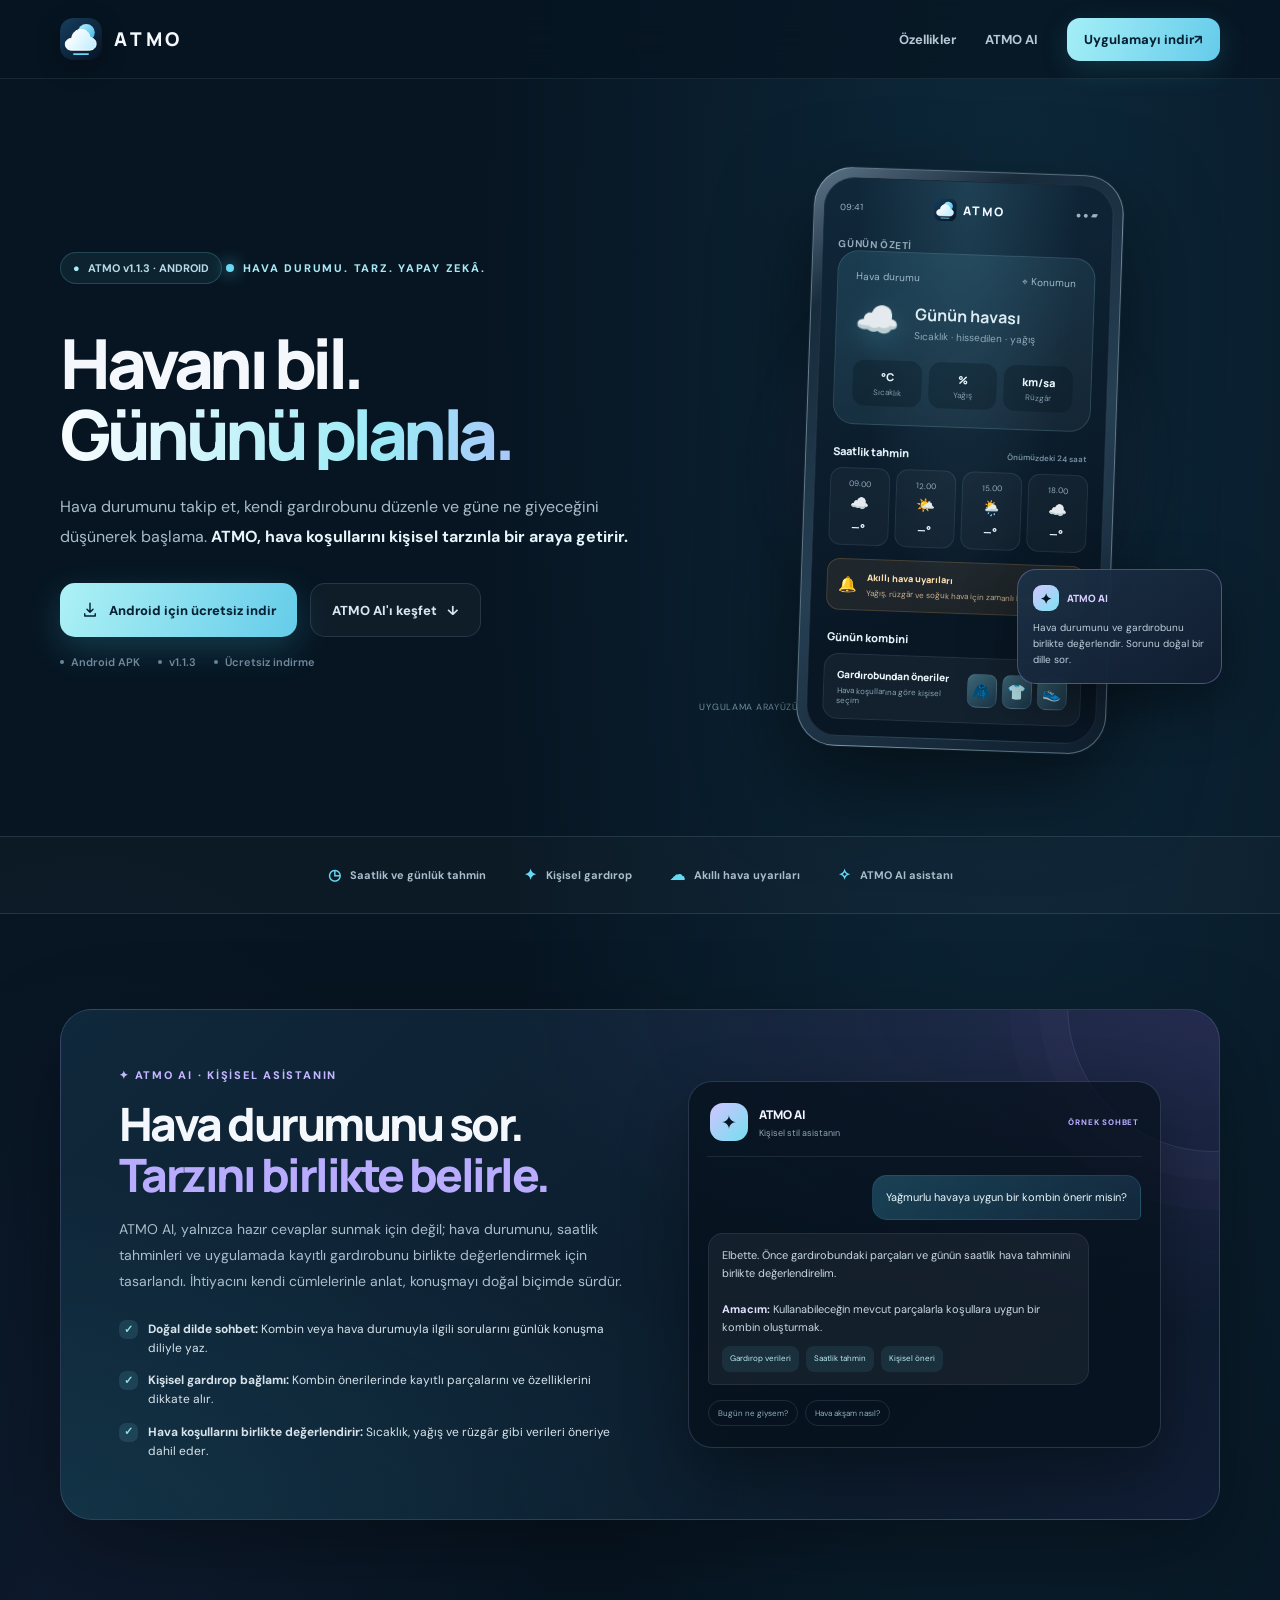
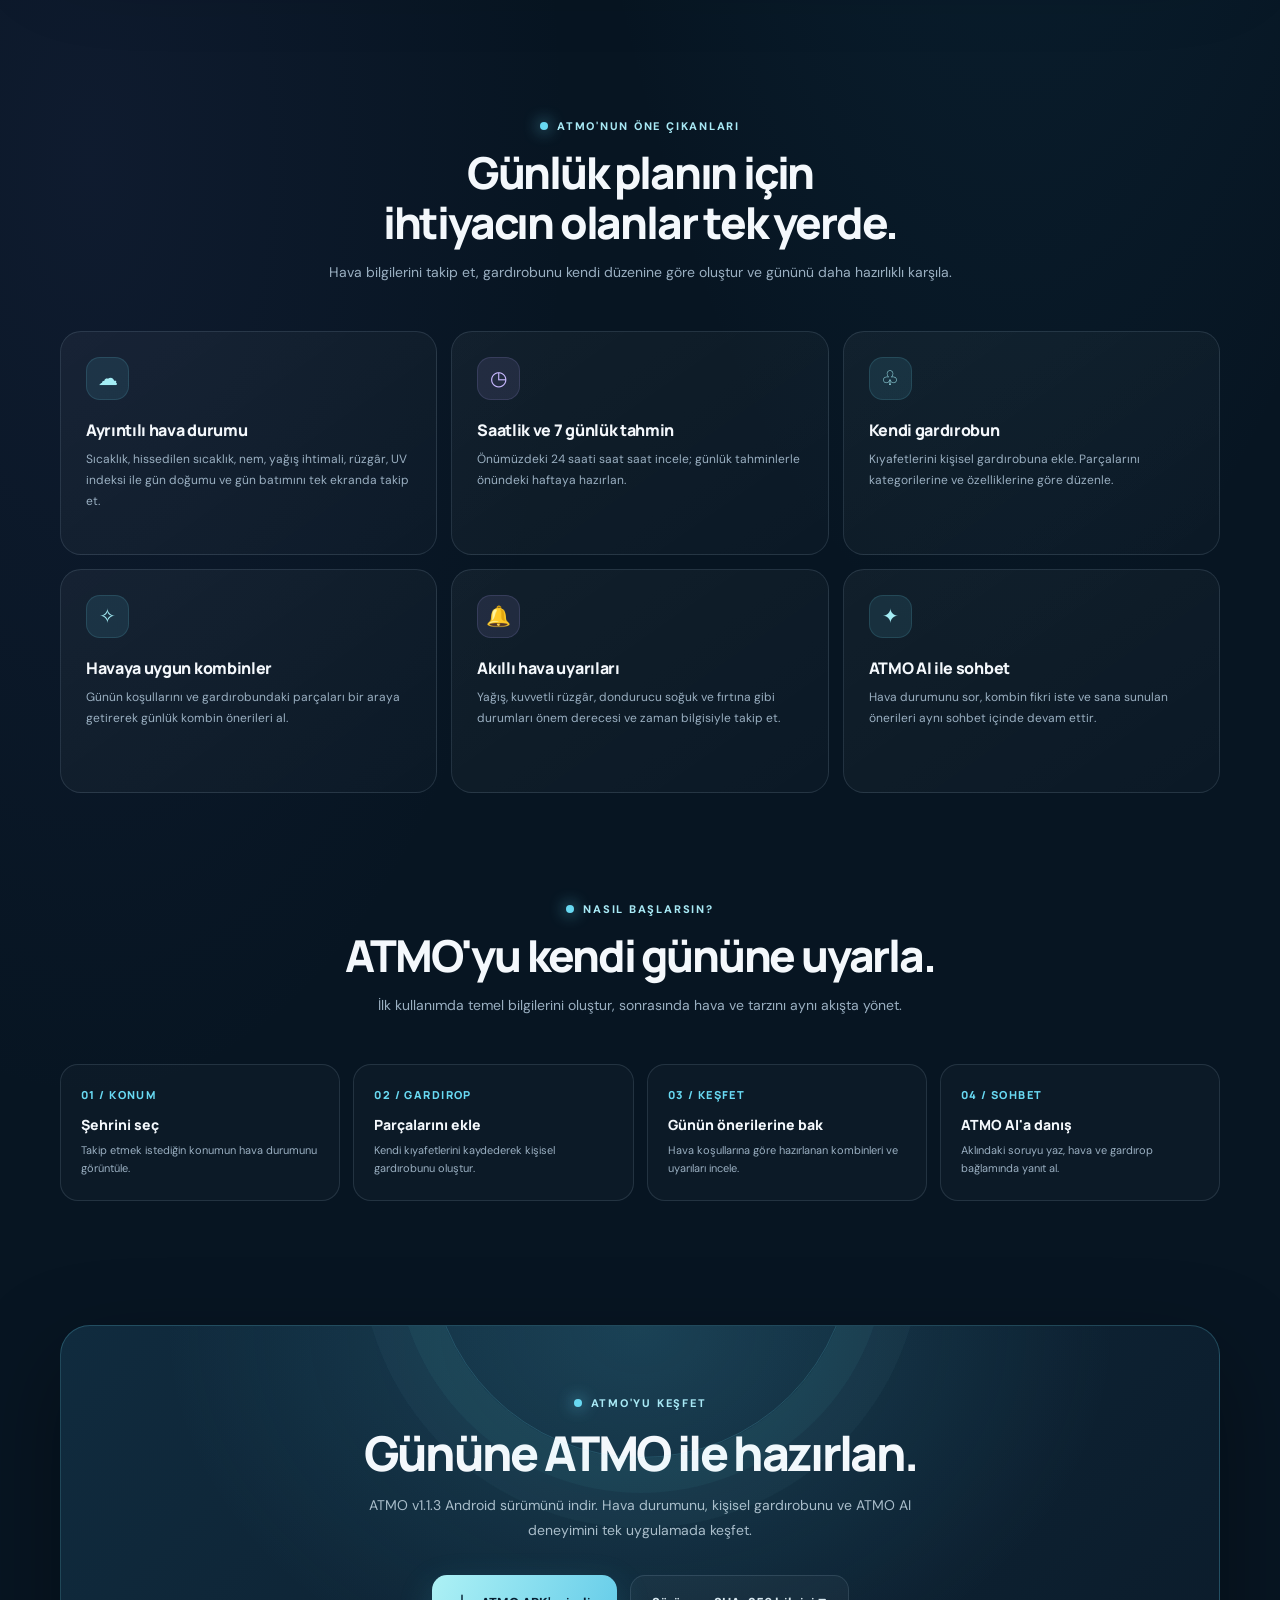
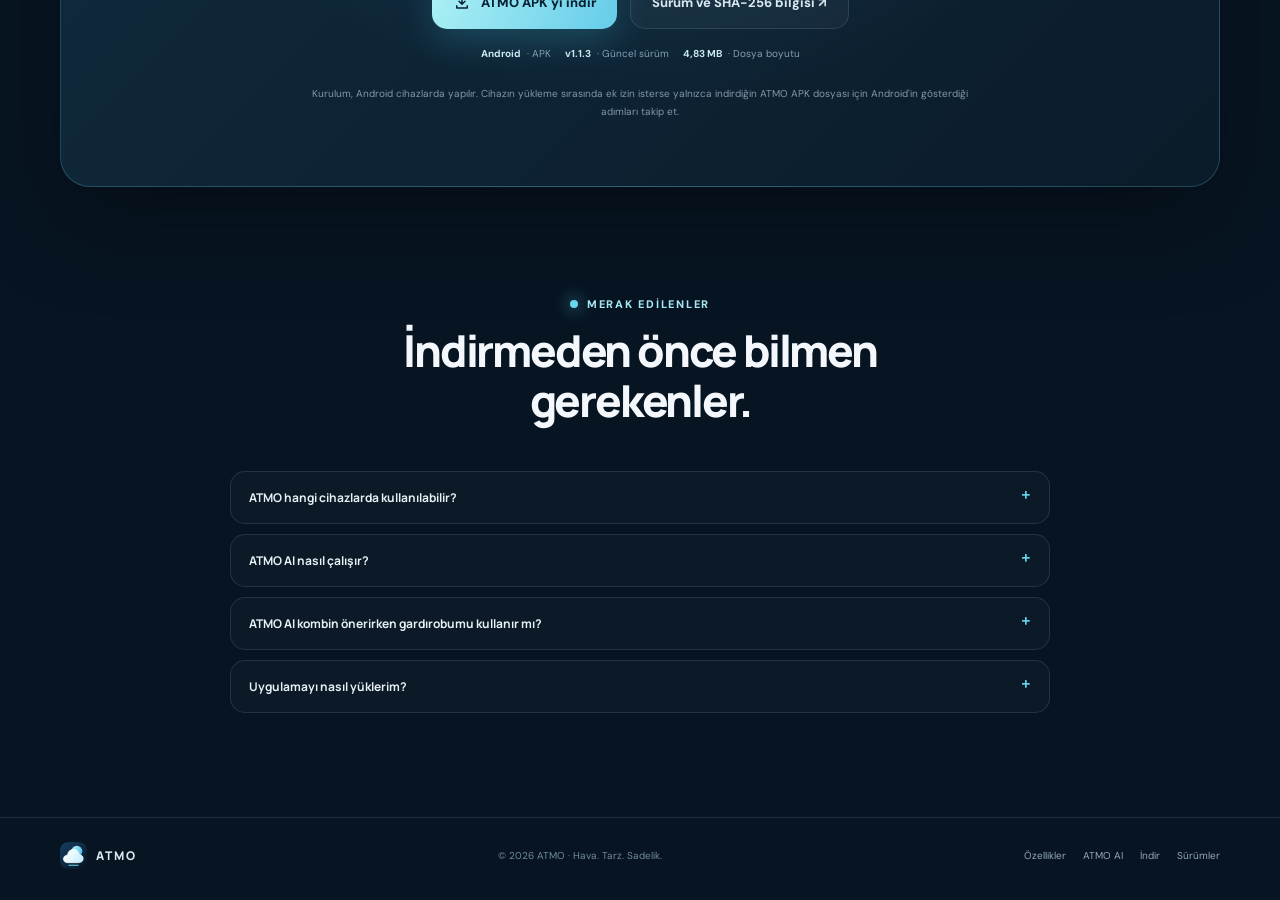
==== index.html @ 30f8ab56 "Redesign ATMO download landing page with prominent AI showcase" ====
<!doctype html>
<html lang="tr">
<head>
  <meta charset="utf-8">
  <meta name="viewport" content="width=device-width, initial-scale=1">
  <meta name="theme-color" content="#071522">
  <meta name="description" content="ATMO; ayrıntılı hava durumu, kişisel gardırop, hava koşullarına uygun kombin önerileri ve ATMO AI stil asistanını tek uygulamada buluşturur. Android için indir.">
  <meta name="robots" content="index,follow">
  <link rel="canonical" href="https://rifatmatsar.github.io/atmo-download/">
  <meta property="og:type" content="website">
  <meta property="og:locale" content="tr_TR">
  <meta property="og:site_name" content="ATMO">
  <meta property="og:title" content="ATMO — Havanı bil, gününü planla">
  <meta property="og:description" content="Hava durumu, gardırobun ve ATMO AI tek yerde. ATMO'yu keşfet ve Android için indir.">
  <meta name="twitter:card" content="summary">
  <title>ATMO — Havanı bil, gününü planla</title>
  <link rel="icon" type="image/svg+xml" href="./favicon.svg">
  <link rel="preconnect" href="https://fonts.googleapis.com">
  <link rel="preconnect" href="https://fonts.gstatic.com" crossorigin>
  <link href="https://fonts.googleapis.com/css2?family=DM+Sans:wght@400;500;600;700;800&family=Manrope:wght@400;500;600;700;800&display=swap" rel="stylesheet">
  <style>
    :root {
      color-scheme: dark;
      --bg: #071522;
      --bg-deep: #050e18;
      --panel: #0d2030;
      --panel-2: #10283a;
      --text: #f4f8fc;
      --muted: #9aafc1;
      --muted-2: #71899d;
      --cyan: #68d9f2;
      --cyan-2: #a5f0f8;
      --violet: #b8a4ff;
      --line: rgba(190, 224, 242, .13);
      --radius: 26px;
      --shadow: 0 32px 90px rgba(0, 0, 0, .34);
    }
    * { box-sizing: border-box; }
    html { scroll-behavior: smooth; scroll-padding-top: 92px; }
    body {
      margin: 0;
      min-width: 320px;
      background:
        radial-gradient(ellipse at 79% 7%, rgba(34, 110, 146, .22), transparent 33rem),
        radial-gradient(ellipse at 7% 43%, rgba(72, 71, 139, .12), transparent 30rem),
        var(--bg);
      color: var(--text);
      font-family: "DM Sans", sans-serif;
      -webkit-font-smoothing: antialiased;
    }
    a { color: inherit; }
    button, a { -webkit-tap-highlight-color: transparent; }
    a:focus-visible, button:focus-visible, summary:focus-visible {
      outline: 3px solid var(--cyan);
      outline-offset: 4px;
    }
    .skip-link {
      position: absolute; left: 14px; top: -60px; z-index: 100;
      padding: 12px 16px; border-radius: 12px; background: var(--cyan);
      color: #062033; font-weight: 800;
    }
    .skip-link:focus { top: 14px; }
    .wrap { width: min(1160px, calc(100% - 48px)); margin: 0 auto; }
    .site-header {
      position: sticky; top: 0; z-index: 50;
      background: rgba(7, 21, 34, .78);
      border-bottom: 1px solid rgba(190, 224, 242, .09);
      backdrop-filter: blur(18px);
    }
    .nav {
      min-height: 78px; display: flex; align-items: center;
      justify-content: space-between; gap: 24px;
    }
    .brand {
      display: inline-flex; align-items: center; gap: 12px;
      text-decoration: none; font: 800 19px "Manrope", sans-serif;
      letter-spacing: .2em;
    }
    .brand img {
      width: 42px; height: 42px; border-radius: 13px;
      box-shadow: 0 7px 24px rgba(0, 0, 0, .3);
    }
    .nav-links { display: flex; align-items: center; gap: 29px; }
    .nav-links a {
      color: #b6c8d5; text-decoration: none; font-size: 13px;
      font-weight: 700; transition: color .2s ease;
    }
    .nav-links a:hover { color: var(--cyan-2); }
    .nav-download {
      display: inline-flex; align-items: center; justify-content: center;
      min-height: 43px; padding: 0 17px; border-radius: 13px;
      background: linear-gradient(110deg, #a5eff7, #65cbea);
      color: #062033 !important; font-weight: 800 !important;
      box-shadow: 0 8px 28px rgba(70, 194, 222, .17);
    }
    .hero { padding: 92px 0 86px; position: relative; }
    .hero-grid {
      display: grid; grid-template-columns: minmax(0, 1.05fr) minmax(390px, .95fr);
      align-items: center; gap: 64px;
    }
    .eyebrow {
      display: inline-flex; align-items: center; gap: 9px;
      color: #a8e9f5; font-size: 11px; font-weight: 800;
      letter-spacing: .16em; text-transform: uppercase;
    }
    .eyebrow .spark {
      width: 8px; height: 8px; border-radius: 50%;
      background: var(--cyan); box-shadow: 0 0 16px var(--cyan);
    }
    .release-pill {
      display: inline-flex; align-items: center; gap: 8px;
      border: 1px solid rgba(104, 217, 242, .2);
      background: rgba(104, 217, 242, .07);
      padding: 8px 12px; border-radius: 100px;
      color: #b7dbe6; font-size: 11px; font-weight: 700;
      margin-bottom: 25px;
    }
    .release-pill span { color: var(--cyan-2); }
    h1, h2, h3, p { overflow-wrap: break-word; }
    h1 {
      max-width: 700px; margin: 18px 0 22px;
      font: 800 clamp(42px, 5.5vw, 69px)/1.04 "Manrope", sans-serif;
      letter-spacing: -.065em;
    }
    h1 .gradient {
      display: block;
      background: linear-gradient(100deg, #f8fcff 2%, #9beaf5 56%, #b7a6ff 100%);
      background-clip: text; -webkit-background-clip: text; color: transparent;
    }
    .hero-copy {
      max-width: 580px; margin: 0; color: #a8bbc9;
      font-size: 16px; line-height: 1.85;
    }
    .hero-copy strong { color: #e6f5fa; font-weight: 700; }
    .actions { display: flex; align-items: center; gap: 13px; flex-wrap: wrap; margin-top: 32px; }
    .btn {
      min-height: 54px; padding: 0 21px; border-radius: 15px;
      display: inline-flex; align-items: center; justify-content: center;
      gap: 10px; text-decoration: none; font-size: 13px; font-weight: 800;
      transition: transform .2s ease, box-shadow .2s ease, background .2s ease;
    }
    .btn:hover { transform: translateY(-2px); }
    .btn-primary {
      color: #062033; background: linear-gradient(112deg, #adf1f5, #65cce9);
      box-shadow: 0 12px 34px rgba(66, 195, 224, .22);
    }
    .btn-primary:hover { box-shadow: 0 16px 42px rgba(66, 195, 224, .32); }
    .btn-secondary {
      color: #d6e7ef; border: 1px solid var(--line); background: rgba(255,255,255,.035);
    }
    .btn-secondary:hover { background: rgba(255,255,255,.075); }
    .hero-meta {
      display: flex; gap: 18px; flex-wrap: wrap; margin-top: 18px;
      color: var(--muted-2); font-size: 11px; font-weight: 600;
    }
    .hero-meta span { display: inline-flex; align-items: center; gap: 7px; }
    .hero-meta i { width: 4px; height: 4px; border-radius: 50%; background: #64879b; }
    .hero-visual { position: relative; min-height: 560px; display: grid; place-items: center; }
    .orb {
      position: absolute; width: 410px; height: 410px; border-radius: 50%;
      background: radial-gradient(circle, rgba(65, 190, 220, .21), rgba(106, 105, 190, .09) 48%, transparent 71%);
      filter: blur(12px); pointer-events: none;
    }
    .phone {
      position: relative; z-index: 1; width: min(310px, 76vw);
      padding: 9px; border-radius: 39px;
      background: linear-gradient(145deg, #5d7488, #172b3b 18%, #263f53 55%, #101f2e);
      border: 1px solid rgba(210, 239, 250, .36);
      box-shadow: 0 36px 90px rgba(0,0,0,.54), 0 0 0 1px rgba(255,255,255,.05);
      transform: rotate(2deg);
    }
    .phone-screen {
      min-height: 520px; padding: 17px 15px 16px; overflow: hidden;
      border-radius: 31px; background:
        radial-gradient(ellipse at 50% 0%, rgba(83, 151, 180, .23), transparent 55%),
        linear-gradient(160deg, #10283a, #091725 72%);
      border: 1px solid rgba(255,255,255,.08);
    }
    .phone-top { display:flex; align-items:center; justify-content:space-between; color:#9bb3c1; font-size:9px; margin-bottom:19px; }
    .phone-brand { display:flex; align-items:center; gap:7px; color:#eefaff; font:800 12px Manrope,sans-serif; letter-spacing:.18em; }
    .phone-brand img { width:23px; height:23px; border-radius:7px; }
    .phone-date { color:#92aabb; font-size:10px; font-weight:700; letter-spacing:.06em; }
    .weather-panel {
      padding: 18px; border-radius: 21px;
      background: linear-gradient(145deg, rgba(69, 145, 173, .22), rgba(255,255,255,.045));
      border: 1px solid rgba(177, 226, 242, .15);
    }
    .weather-panel-top { display:flex; align-items:center; justify-content:space-between; color:#9db8c8; font-size:10px; }
    .weather-icon { font-size:36px; filter: drop-shadow(0 7px 14px rgba(100, 218, 241, .24)); }
    .weather-label { margin-top:4px; color:#dcecf3; font:700 16px Manrope,sans-serif; }
    .weather-caption { color:#8ea9b9; font-size:10px; margin-top:4px; }
    .weather-stats { display:grid; grid-template-columns:repeat(3,1fr); gap:7px; margin-top:17px; }
    .weather-stat { padding:9px 7px; border-radius:12px; background:rgba(4,18,29,.3); text-align:center; }
    .weather-stat b { display:block; color:#e5f5fa; font:800 11px Manrope,sans-serif; }
    .weather-stat span { display:block; color:#7f9aaa; font-size:8px; margin-top:3px; }
    .phone-section-title {
      display:flex; justify-content:space-between; align-items:center;
      margin:19px 2px 9px; color:#e2f0f6; font:800 11px Manrope,sans-serif;
    }
    .phone-section-title small { color:#7593a6; font:600 8px "DM Sans",sans-serif; }
    .hour-strip { display:grid; grid-template-columns:repeat(4,1fr); gap:6px; }
    .hour {
      text-align:center; padding:10px 3px; border-radius:12px;
      border:1px solid rgba(176,217,234,.1); background:rgba(255,255,255,.035);
      color:#91aabc; font-size:8px;
    }
    .hour b { display:block; margin-top:6px; color:#edf7fb; font:800 11px Manrope,sans-serif; }
    .hour .mini-weather { display:block; font-size:15px; margin-top:5px; }
    .mini-alert {
      display:flex; gap:9px; align-items:flex-start; margin-top:13px; padding:11px;
      border-radius:13px; background:rgba(255, 184, 91, .085);
      border:1px solid rgba(255, 184, 91, .18);
    }
    .mini-alert .alert-icon { font-size:15px; }
    .mini-alert b { display:block; color:#ffe0b0; font:800 9px Manrope,sans-serif; }
    .mini-alert span { display:block; color:#c2ab8c; font-size:8px; line-height:1.5; margin-top:3px; }
    .wardrobe-preview {
      display:flex; align-items:center; justify-content:space-between; gap:10px;
      padding:13px; border-radius:15px; background:rgba(255,255,255,.045);
      border:1px solid rgba(176,217,234,.1);
    }
    .wardrobe-preview strong { display:block; color:#e8f4f8; font:800 10px Manrope,sans-serif; }
    .wardrobe-preview small { display:block; color:#87a3b5; font-size:8px; margin-top:4px; }
    .wardrobe-icons { display:flex; gap:5px; }
    .wardrobe-icons span {
      display:grid; place-items:center; width:30px; height:34px; border-radius:9px;
      background:linear-gradient(145deg,#3d6979,#1a3447); font-size:15px;
      border:1px solid rgba(255,255,255,.09);
    }
    .ai-float {
      position:absolute; z-index:2; right:-2px; bottom:66px; width:205px;
      padding:15px; border-radius:19px;
      background:linear-gradient(145deg, rgba(28,49,70,.97), rgba(17,29,49,.97));
      border:1px solid rgba(184,164,255,.35);
      box-shadow:0 22px 55px rgba(0,0,0,.42);
      animation: float 6s ease-in-out infinite;
    }
    .ai-float-head { display:flex; align-items:center; gap:8px; color:#d8ceff; font:800 10px Manrope,sans-serif; }
    .ai-float-icon {
      width:26px; height:26px; display:grid; place-items:center; border-radius:9px;
      color:#071522; background:linear-gradient(135deg,#d4c7ff,#7de1f2); font-size:14px;
    }
    .ai-float p { margin:9px 0 0; color:#bed0dc; font-size:10px; line-height:1.6; }
    .visual-note {
      position:absolute; left:0; bottom:37px; color:#7592a5; font-size:9px;
      letter-spacing:.08em; text-transform:uppercase;
    }
    @keyframes float { 0%,100% { transform:translateY(0) rotate(-1deg); } 50% { transform:translateY(-9px) rotate(1deg); } }
    .trust-strip { border-top:1px solid var(--line); border-bottom:1px solid var(--line); background:rgba(255,255,255,.018); }
    .trust-items { min-height:76px; display:flex; align-items:center; justify-content:center; gap:38px; flex-wrap:wrap; }
    .trust-items span { color:#a9bdca; font-size:11px; font-weight:700; display:inline-flex; align-items:center; gap:9px; }
    .trust-items b { color:var(--cyan); font-size:15px; }
    .section { padding: 104px 0; }
    .section-heading { max-width:690px; text-align:center; margin:0 auto 45px; }
    .section-heading .eyebrow { justify-content:center; }
    .section-heading h2 {
      margin:13px 0 13px; font:800 clamp(30px,4vw,44px)/1.13 Manrope,sans-serif;
      letter-spacing:-.05em;
    }
    .section-heading p { margin:0; color:var(--muted); font-size:14px; line-height:1.8; }
    .ai-section { padding-top:95px; }
    .ai-card {
      position:relative; overflow:hidden; display:grid;
      grid-template-columns:1fr .92fr; gap:55px; align-items:center;
      padding:clamp(26px,5vw,58px); border-radius:32px;
      background:
        radial-gradient(ellipse at 100% 0%, rgba(124,102,203,.22), transparent 44%),
        radial-gradient(ellipse at 0% 100%, rgba(52,163,192,.13), transparent 48%),
        linear-gradient(135deg,#10283b,#0b1b2b 68%,#111d34);
      border:1px solid rgba(166,178,240,.19);
      box-shadow:var(--shadow);
    }
    .ai-card:before {
      content:""; position:absolute; width:290px; height:290px; right:-140px; top:-150px;
      border:1px solid rgba(183,166,255,.16); border-radius:50%;
      box-shadow:0 0 0 28px rgba(183,166,255,.025),0 0 0 58px rgba(183,166,255,.02);
    }
    .ai-copy { position:relative; z-index:1; }
    .ai-kicker { color:#c4b6ff; font-size:11px; font-weight:800; letter-spacing:.16em; }
    .ai-copy h2 {
      margin:17px 0; max-width:500px;
      font:800 clamp(30px,4vw,46px)/1.1 Manrope,sans-serif; letter-spacing:-.055em;
    }
    .ai-copy h2 span { color:#b9acff; }
    .ai-copy > p { max-width:510px; color:#a9bdca; font-size:14px; line-height:1.85; }
    .ai-points { list-style:none; padding:0; margin:25px 0 0; display:grid; gap:13px; }
    .ai-points li { display:flex; align-items:flex-start; gap:10px; color:#d7e3eb; font-size:12px; line-height:1.6; }
    .check {
      flex:0 0 19px; width:19px; height:19px; display:grid; place-items:center;
      border-radius:7px; background:rgba(124,222,237,.12); color:#8de5f0;
      font-size:11px; font-weight:900;
    }
    .chat-demo {
      position:relative; z-index:1; padding:18px; border-radius:24px;
      background:rgba(5,15,26,.68); border:1px solid rgba(193,203,255,.18);
      box-shadow:0 24px 65px rgba(0,0,0,.32);
    }
    .chat-head { display:flex; align-items:center; gap:11px; padding:3px 3px 15px; border-bottom:1px solid rgba(255,255,255,.09); }
    .chat-avatar {
      width:38px; height:38px; display:grid; place-items:center; border-radius:13px;
      color:#081626; background:linear-gradient(135deg,#d1c5ff,#74deef); font-size:19px;
    }
    .chat-head strong { display:block; font:800 12px Manrope,sans-serif; color:#f2f5ff; }
    .chat-head small { display:block; color:#91a4b5; font-size:9px; margin-top:4px; }
    .demo-label { margin-left:auto; color:#b9acff; font-size:8px; font-weight:800; letter-spacing:.1em; }
    .chat-body { padding:18px 1px 3px; display:grid; gap:13px; }
    .chat-bubble { max-width:88%; padding:12px 13px; border-radius:15px; font-size:11px; line-height:1.65; }
    .chat-user { justify-self:end; color:#e8f7fb; background:linear-gradient(135deg,rgba(50,127,156,.42),rgba(50,104,139,.24)); border:1px solid rgba(104,217,242,.13); border-bottom-right-radius:5px; }
    .chat-ai { justify-self:start; color:#c7d7e1; background:rgba(255,255,255,.055); border:1px solid rgba(255,255,255,.075); border-bottom-left-radius:5px; }
    .chat-ai strong { color:#e3dfff; }
    .chat-tags { display:flex; gap:7px; flex-wrap:wrap; margin-top:10px; }
    .chat-tags span { padding:6px 8px; border-radius:8px; color:#b9e9f0; background:rgba(104,217,242,.09); font-size:8px; }
    .chat-prompts { display:flex; gap:7px; flex-wrap:wrap; margin-top:2px; }
    .chat-prompts span { padding:7px 9px; border-radius:99px; border:1px solid rgba(190,224,242,.12); color:#93aebf; font-size:8px; }
    .features-section { padding-top:90px; }
    .features-grid { display:grid; grid-template-columns:repeat(3,1fr); gap:14px; }
    .feature {
      min-height:224px; padding:25px; border-radius:21px;
      background:linear-gradient(145deg,rgba(255,255,255,.045),rgba(255,255,255,.018));
      border:1px solid var(--line); transition:transform .22s ease,border-color .22s ease,background .22s ease;
    }
    .feature:hover { transform:translateY(-4px); border-color:rgba(104,217,242,.3); background:rgba(255,255,255,.055); }
    .feature-icon {
      width:43px; height:43px; display:grid; place-items:center; border-radius:14px;
      color:#a4edf5; background:rgba(104,217,242,.1); font-size:20px;
      border:1px solid rgba(104,217,242,.14);
    }
    .feature:nth-child(2) .feature-icon,.feature:nth-child(5) .feature-icon { color:#c8b9ff; background:rgba(184,164,255,.1); border-color:rgba(184,164,255,.14); }
    .feature h3 { margin:19px 0 8px; font:800 16px Manrope,sans-serif; letter-spacing:-.02em; }
    .feature p { margin:0; color:var(--muted); font-size:12px; line-height:1.75; }
    .flow-section { padding-top:0; }
    .flow-grid { display:grid; grid-template-columns:repeat(4,1fr); gap:13px; }
    .flow-step {
      padding:22px 20px; border-radius:18px; border:1px solid var(--line);
      background:rgba(255,255,255,.025); position:relative;
    }
    .flow-step .step-no { color:var(--cyan); font:800 11px Manrope,sans-serif; letter-spacing:.13em; }
    .flow-step h3 { margin:13px 0 7px; font:800 14px Manrope,sans-serif; }
    .flow-step p { margin:0; color:var(--muted); font-size:11px; line-height:1.7; }
    .download-section { padding:20px 0 105px; }
    .download-card {
      position:relative; overflow:hidden; text-align:center; padding:65px 28px;
      border-radius:30px; border:1px solid rgba(104,217,242,.22);
      background:
        radial-gradient(ellipse at 50% 0%,rgba(75,179,208,.2),transparent 58%),
        linear-gradient(135deg,#102b3e,#0b1b2a);
      box-shadow:var(--shadow);
    }
    .download-card:before,.download-card:after {
      content:""; position:absolute; border:1px solid rgba(111,219,240,.09); border-radius:50%;
      width:420px; height:420px; top:-290px; left:calc(50% - 210px);
      box-shadow:0 0 0 35px rgba(111,219,240,.018),0 0 0 70px rgba(111,219,240,.014);
    }
    .download-card h2 { position:relative; margin:15px auto 13px; max-width:700px; font:800 clamp(31px,4vw,48px)/1.1 Manrope,sans-serif; letter-spacing:-.055em; }
    .download-card p { position:relative; max-width:560px; margin:0 auto; color:#a9bdca; font-size:14px; line-height:1.8; }
    .download-card .actions { position:relative; justify-content:center; }
    .download-detail { position:relative; display:flex; gap:14px; justify-content:center; flex-wrap:wrap; margin-top:18px; color:#83a0b2; font-size:10px; }
    .download-detail span { display:inline-flex; align-items:center; gap:6px; }
    .download-detail b { color:#c8eaf1; }
    .install-note { max-width:680px !important; margin:25px auto 0 !important; color:#8198a9 !important; font-size:10px !important; }
    .faq { max-width:820px; margin:0 auto; display:grid; gap:10px; }
    details { border:1px solid var(--line); border-radius:15px; background:rgba(255,255,255,.025); padding:0 18px; }
    summary { cursor:pointer; list-style:none; padding:17px 0; color:#e6f0f5; font:700 12px Manrope,sans-serif; }
    summary::-webkit-details-marker { display:none; }
    summary:after { content:"+"; float:right; color:var(--cyan); font-size:17px; line-height:12px; }
    details[open] summary:after { content:"−"; }
    details p { margin:0; padding:0 22px 18px 0; color:var(--muted); font-size:11px; line-height:1.8; }
    footer { border-top:1px solid var(--line); padding:24px 0 31px; }
    .foot { display:flex; align-items:center; justify-content:space-between; gap:16px; flex-wrap:wrap; }
    .foot-brand { display:flex; align-items:center; gap:9px; color:#d9e7ee; font:800 12px Manrope,sans-serif; letter-spacing:.16em; }
    .foot-brand img { width:27px; height:27px; border-radius:8px; }
    .foot-copy { color:#71899b; font-size:10px; }
    .foot-links { display:flex; gap:17px; }
    .foot-links a { color:#92a8b7; text-decoration:none; font-size:10px; }
    .foot-links a:hover { color:var(--cyan-2); }
    @media (max-width: 900px) {
      .hero { padding-top:70px; }
      .hero-grid { grid-template-columns:1fr; gap:18px; }
      .hero-copy { max-width:650px; }
      .hero-visual { min-height:540px; }
      .phone { width:290px; }
      .ai-card { grid-template-columns:1fr; gap:30px; }
      .chat-demo { max-width:540px; width:100%; margin:auto; }
      .features-grid { grid-template-columns:repeat(2,1fr); }
      .flow-grid { grid-template-columns:repeat(2,1fr); }
    }
    @media (max-width: 620px) {
      .wrap { width:min(100% - 32px, 1160px); }
      .nav { min-height:68px; gap:10px; }
      .brand { font-size:16px; }
      .brand img { width:37px; height:37px; }
      .nav-links { gap:12px; }
      .nav-links a { font-size:10px; }
      .nav-links a:nth-child(1) { display:none; }
      .nav-download { min-height:38px; padding:0 11px; border-radius:11px; }
      .hero { padding:58px 0 42px; }
      h1 { font-size:clamp(39px,11vw,57px); }
      .hero-copy { font-size:14px; line-height:1.8; }
      .actions { gap:9px; }
      .btn { min-height:49px; padding:0 15px; font-size:11px; }
      .hero-meta { gap:10px 14px; font-size:9px; }
      .hero-visual { min-height:500px; margin-top:4px; }
      .phone { width:265px; }
      .phone-screen { min-height:490px; }
      .ai-float { right:-2px; bottom:42px; width:172px; padding:12px; }
      .ai-float p { font-size:9px; }
      .visual-note { left:4px; bottom:10px; font-size:8px; }
      .trust-items { justify-content:flex-start; gap:13px 22px; padding:18px 0; }
      .trust-items span { font-size:9px; }
      .section { padding:73px 0; }
      .section-heading { margin-bottom:30px; }
      .section-heading h2 { font-size:30px; }
      .section-heading p { font-size:12px; }
      .ai-section { padding-top:70px; }
      .ai-card { padding:25px 18px; border-radius:24px; }
      .ai-copy h2 { font-size:32px; }
      .ai-copy > p { font-size:12px; }
      .chat-demo { padding:13px; }
      .chat-bubble { font-size:10px; }
      .features-section { padding-top:65px; }
      .features-grid { grid-template-columns:1fr; }
      .feature { min-height:0; padding:21px; }
      .flow-grid { grid-template-columns:1fr; }
      .download-section { padding-bottom:75px; }
      .download-card { padding:48px 18px; border-radius:24px; }
      .download-card h2 { font-size:34px; }
      .download-card p { font-size:12px; }
      .download-detail { gap:9px 13px; font-size:9px; }
      .faq { gap:8px; }
      .foot { justify-content:center; text-align:center; }
      .foot-links { justify-content:center; width:100%; }
    }
    @media (prefers-reduced-motion: reduce) {
      html { scroll-behavior:auto; }
      *, *:before, *:after { animation-duration:.01ms !important; animation-iteration-count:1 !important; transition-duration:.01ms !important; }
    }
  </style>
  <script type="application/ld+json">
  {
    "@context": "https://schema.org",
    "@type": "SoftwareApplication",
    "name": "ATMO",
    "applicationCategory": "WeatherApplication",
    "operatingSystem": "Android",
    "description": "Hava durumu, kişisel gardırop, kombin önerileri ve ATMO AI stil asistanı.",
    "downloadUrl": "https://github.com/Rifatmatsar/atmo-download/releases/latest/download/ATMO.apk"
  }
  </script>
</head>
<body>
  <a class="skip-link" href="#icerik">İçeriğe geç</a>
  <header class="site-header">
    <div class="wrap nav">
      <a class="brand" href="#" aria-label="ATMO ana sayfa">
        <img src="./favicon.svg" alt="">
        <span>ATMO</span>
      </a>
      <nav class="nav-links" aria-label="Ana menü">
        <a href="#ozellikler">Özellikler</a>
        <a href="#atmo-ai">ATMO AI</a>
        <a class="nav-download" href="#indir">Uygulamayı indir <span aria-hidden="true">↗</span></a>
      </nav>
    </div>
  </header>

  <main id="icerik">
    <section class="wrap hero">
      <div class="hero-grid">
        <div class="hero-text">
          <div class="release-pill"><span>●</span> ATMO v1.1.3 · ANDROID</div>
          <div class="eyebrow"><span class="spark"></span> HAVA DURUMU. TARZ. YAPAY ZEKÂ.</div>
          <h1>Havanı bil.<span class="gradient">Gününü planla.</span></h1>
          <p class="hero-copy">
            Hava durumunu takip et, kendi gardırobunu düzenle ve güne ne giyeceğini düşünerek başlama.
            <strong>ATMO, hava koşullarını kişisel tarzınla bir araya getirir.</strong>
          </p>
          <div class="actions">
            <a class="btn btn-primary" href="https://github.com/Rifatmatsar/atmo-download/releases/latest/download/ATMO.apk" aria-label="ATMO Android APK dosyasını indir">
              <svg width="18" height="18" viewBox="0 0 24 24" fill="none" aria-hidden="true"><path d="M12 3v12m0 0 4-4m-4 4-4-4M5 17v3h14v-3" stroke="currentColor" stroke-width="1.9" stroke-linecap="round" stroke-linejoin="round"/></svg>
              Android için ücretsiz indir
            </a>
            <a class="btn btn-secondary" href="#atmo-ai">ATMO AI'ı keşfet <span aria-hidden="true">↓</span></a>
          </div>
          <div class="hero-meta">
            <span><i></i> Android APK</span>
            <span><i></i> v1.1.3</span>
            <span><i></i> Ücretsiz indirme</span>
          </div>
        </div>

        <div class="hero-visual" aria-label="ATMO uygulama arayüzünün temsili görünümü">
          <div class="orb"></div>
          <div class="phone">
            <div class="phone-screen">
              <div class="phone-top">
                <span>09:41</span>
                <span class="phone-brand"><img src="./favicon.svg" alt=""> ATMO</span>
                <span>● ● ▰</span>
              </div>
              <div class="phone-date">GÜNÜN ÖZETİ</div>
              <div class="weather-panel">
                <div class="weather-panel-top"><span>Hava durumu</span><span>⌖ Konumun</span></div>
                <div style="display:flex;align-items:center;gap:15px;margin-top:13px">
                  <span class="weather-icon" aria-hidden="true">☁️</span>
                  <div><div class="weather-label">Günün havası</div><div class="weather-caption">Sıcaklık · hissedilen · yağış</div></div>
                </div>
                <div class="weather-stats">
                  <div class="weather-stat"><b>°C</b><span>Sıcaklık</span></div>
                  <div class="weather-stat"><b>%</b><span>Yağış</span></div>
                  <div class="weather-stat"><b>km/sa</b><span>Rüzgâr</span></div>
                </div>
              </div>
              <div class="phone-section-title"><span>Saatlik tahmin</span><small>Önümüzdeki 24 saat</small></div>
              <div class="hour-strip">
                <div class="hour">09.00<span class="mini-weather">☁️</span><b>—°</b></div>
                <div class="hour">12.00<span class="mini-weather">🌤️</span><b>—°</b></div>
                <div class="hour">15.00<span class="mini-weather">🌦️</span><b>—°</b></div>
                <div class="hour">18.00<span class="mini-weather">☁️</span><b>—°</b></div>
              </div>
              <div class="mini-alert">
                <span class="alert-icon" aria-hidden="true">🔔</span>
                <div><b>Akıllı hava uyarıları</b><span>Yağış, rüzgâr ve soğuk hava için zamanlı bilgilendirme</span></div>
              </div>
              <div class="phone-section-title"><span>Günün kombini</span><small>ATMO STYLE</small></div>
              <div class="wardrobe-preview">
                <div><strong>Gardırobundan öneriler</strong><small>Hava koşullarına göre kişisel seçim</small></div>
                <div class="wardrobe-icons" aria-hidden="true"><span>🧥</span><span>👕</span><span>👟</span></div>
              </div>
            </div>
          </div>
          <div class="ai-float">
            <div class="ai-float-head"><span class="ai-float-icon">✦</span> ATMO AI</div>
            <p>Hava durumunu ve gardırobunu birlikte değerlendir. Sorunu doğal bir dille sor.</p>
          </div>
          <div class="visual-note">Uygulama arayüzünden esinlenen temsili görsel</div>
        </div>
      </div>
    </section>

    <div class="trust-strip">
      <div class="wrap trust-items">
        <span><b>◷</b> Saatlik ve günlük tahmin</span>
        <span><b>✦</b> Kişisel gardırop</span>
        <span><b>☁</b> Akıllı hava uyarıları</span>
        <span><b>✧</b> ATMO AI asistanı</span>
      </div>
    </div>

    <section class="wrap section ai-section" id="atmo-ai">
      <div class="ai-card">
        <div class="ai-copy">
          <div class="ai-kicker">✦ ATMO AI · KİŞİSEL ASİSTANIN</div>
          <h2>Hava durumunu sor. <span>Tarzını birlikte belirle.</span></h2>
          <p>
            ATMO AI, yalnızca hazır cevaplar sunmak için değil; hava durumunu, saatlik tahminleri
            ve uygulamada kayıtlı gardırobunu birlikte değerlendirmek için tasarlandı.
            İhtiyacını kendi cümlelerinle anlat, konuşmayı doğal biçimde sürdür.
          </p>
          <ul class="ai-points">
            <li><span class="check">✓</span><span><strong>Doğal dilde sohbet:</strong> Kombin veya hava durumuyla ilgili sorularını günlük konuşma diliyle yaz.</span></li>
            <li><span class="check">✓</span><span><strong>Kişisel gardırop bağlamı:</strong> Kombin önerilerinde kayıtlı parçalarını ve özelliklerini dikkate alır.</span></li>
            <li><span class="check">✓</span><span><strong>Hava koşullarını birlikte değerlendirir:</strong> Sıcaklık, yağış ve rüzgâr gibi verileri öneriye dahil eder.</span></li>
          </ul>
        </div>

        <div class="chat-demo" aria-label="ATMO AI örnek sohbet tasarımı">
          <div class="chat-head">
            <span class="chat-avatar" aria-hidden="true">✦</span>
            <span><strong>ATMO AI</strong><small>Kişisel stil asistanın</small></span>
            <span class="demo-label">ÖRNEK SOHBET</span>
          </div>
          <div class="chat-body">
            <div class="chat-bubble chat-user">Yağmurlu havaya uygun bir kombin önerir misin?</div>
            <div class="chat-bubble chat-ai">
              Elbette. Önce gardırobundaki parçaları ve günün saatlik hava tahminini birlikte değerlendirelim.
              <br><br><strong>Amacım:</strong> Kullanabileceğin mevcut parçalarla koşullara uygun bir kombin oluşturmak.
              <div class="chat-tags"><span>Gardırop verileri</span><span>Saatlik tahmin</span><span>Kişisel öneri</span></div>
            </div>
            <div class="chat-prompts"><span>Bugün ne giysem?</span><span>Hava akşam nasıl?</span></div>
          </div>
        </div>
      </div>
    </section>

    <section class="wrap section features-section" id="ozellikler">
      <div class="section-heading">
        <div class="eyebrow"><span class="spark"></span> ATMO'NUN ÖNE ÇIKANLARI</div>
        <h2>Günlük planın için<br>ihtiyacın olanlar tek yerde.</h2>
        <p>Hava bilgilerini takip et, gardırobunu kendi düzenine göre oluştur ve gününü daha hazırlıklı karşıla.</p>
      </div>

      <div class="features-grid">
        <article class="feature">
          <span class="feature-icon" aria-hidden="true">☁</span>
          <h3>Ayrıntılı hava durumu</h3>
          <p>Sıcaklık, hissedilen sıcaklık, nem, yağış ihtimali, rüzgâr, UV indeksi ile gün doğumu ve gün batımını tek ekranda takip et.</p>
        </article>
        <article class="feature">
          <span class="feature-icon" aria-hidden="true">◷</span>
          <h3>Saatlik ve 7 günlük tahmin</h3>
          <p>Önümüzdeki 24 saati saat saat incele; günlük tahminlerle önündeki haftaya hazırlan.</p>
        </article>
        <article class="feature">
          <span class="feature-icon" aria-hidden="true">♧</span>
          <h3>Kendi gardırobun</h3>
          <p>Kıyafetlerini kişisel gardırobuna ekle. Parçalarını kategorilerine ve özelliklerine göre düzenle.</p>
        </article>
        <article class="feature">
          <span class="feature-icon" aria-hidden="true">✧</span>
          <h3>Havaya uygun kombinler</h3>
          <p>Günün koşullarını ve gardırobundaki parçaları bir araya getirerek günlük kombin önerileri al.</p>
        </article>
        <article class="feature">
          <span class="feature-icon" aria-hidden="true">🔔</span>
          <h3>Akıllı hava uyarıları</h3>
          <p>Yağış, kuvvetli rüzgâr, dondurucu soğuk ve fırtına gibi durumları önem derecesi ve zaman bilgisiyle takip et.</p>
        </article>
        <article class="feature">
          <span class="feature-icon" aria-hidden="true">✦</span>
          <h3>ATMO AI ile sohbet</h3>
          <p>Hava durumunu sor, kombin fikri iste ve sana sunulan önerileri aynı sohbet içinde devam ettir.</p>
        </article>
      </div>
    </section>

    <section class="wrap section flow-section">
      <div class="section-heading">
        <div class="eyebrow"><span class="spark"></span> NASIL BAŞLARSIN?</div>
        <h2>ATMO'yu kendi gününe uyarla.</h2>
        <p>İlk kullanımda temel bilgilerini oluştur, sonrasında hava ve tarzını aynı akışta yönet.</p>
      </div>
      <div class="flow-grid">
        <article class="flow-step"><div class="step-no">01 / KONUM</div><h3>Şehrini seç</h3><p>Takip etmek istediğin konumun hava durumunu görüntüle.</p></article>
        <article class="flow-step"><div class="step-no">02 / GARDIROP</div><h3>Parçalarını ekle</h3><p>Kendi kıyafetlerini kaydederek kişisel gardırobunu oluştur.</p></article>
        <article class="flow-step"><div class="step-no">03 / KEŞFET</div><h3>Günün önerilerine bak</h3><p>Hava koşullarına göre hazırlanan kombinleri ve uyarıları incele.</p></article>
        <article class="flow-step"><div class="step-no">04 / SOHBET</div><h3>ATMO AI'a danış</h3><p>Aklındaki soruyu yaz, hava ve gardırop bağlamında yanıt al.</p></article>
      </div>
    </section>

    <section class="wrap download-section" id="indir">
      <div class="download-card">
        <div class="eyebrow"><span class="spark"></span> ATMO'YU KEŞFET</div>
        <h2>Gününe ATMO ile hazırlan.</h2>
        <p>ATMO v1.1.3 Android sürümünü indir. Hava durumunu, kişisel gardırobunu ve ATMO AI deneyimini tek uygulamada keşfet.</p>
        <div class="actions">
          <a class="btn btn-primary" href="https://github.com/Rifatmatsar/atmo-download/releases/latest/download/ATMO.apk">
            <svg width="18" height="18" viewBox="0 0 24 24" fill="none" aria-hidden="true"><path d="M12 3v12m0 0 4-4m-4 4-4-4M5 17v3h14v-3" stroke="currentColor" stroke-width="1.9" stroke-linecap="round" stroke-linejoin="round"/></svg>
            ATMO APK'yı indir
          </a>
          <a class="btn btn-secondary" href="https://github.com/Rifatmatsar/atmo-download/releases/tag/v1.1.3">Sürüm ve SHA-256 bilgisi ↗</a>
        </div>
        <div class="download-detail">
          <span><b>Android</b> · APK</span>
          <span><b>v1.1.3</b> · Güncel sürüm</span>
          <span><b>4,83 MB</b> · Dosya boyutu</span>
        </div>
        <p class="install-note">Kurulum, Android cihazlarda yapılır. Cihazın yükleme sırasında ek izin isterse yalnızca indirdiğin ATMO APK dosyası için Android'in gösterdiği adımları takip et.</p>
      </div>
    </section>

    <section class="wrap section" style="padding-top:0">
      <div class="section-heading">
        <div class="eyebrow"><span class="spark"></span> MERAK EDİLENLER</div>
        <h2>İndirmeden önce bilmen gerekenler.</h2>
      </div>
      <div class="faq">
        <details>
          <summary>ATMO hangi cihazlarda kullanılabilir?</summary>
          <p>Bu sayfadan sunulan v1.1.3 kurulum dosyası Android içindir.</p>
        </details>
        <details>
          <summary>ATMO AI nasıl çalışır?</summary>
          <p>ATMO AI, uygulama içinden gönderdiğin mesajı; seçili konumun hava bilgileri, tahminler ve gardırobunda kayıtlı parça bilgileriyle birlikte değerlendirir. Yapay zekâ sohbeti için internet bağlantısı gerekir.</p>
        </details>
        <details>
          <summary>ATMO AI kombin önerirken gardırobumu kullanır mı?</summary>
          <p>Evet. Kombin taleplerinde uygulamada kayıtlı kıyafetlerini ve bu parçaların özelliklerini dikkate alarak öneri oluşturabilir.</p>
        </details>
        <details>
          <summary>Uygulamayı nasıl yüklerim?</summary>
          <p>APK dosyasını indirip Android cihazında aç. Cihazın güvenlik ayarları ek izin isterse Android'in kurulum ekranındaki yönergeleri takip et.</p>
        </details>
      </div>
    </section>
  </main>

  <footer>
    <div class="wrap foot">
      <div class="foot-brand"><img src="./favicon.svg" alt=""> ATMO</div>
      <div class="foot-copy">© 2026 ATMO · Hava. Tarz. Sadelik.</div>
      <div class="foot-links">
        <a href="#ozellikler">Özellikler</a>
        <a href="#atmo-ai">ATMO AI</a>
        <a href="#indir">İndir</a>
        <a href="https://github.com/Rifatmatsar/atmo-download/releases">Sürümler</a>
      </div>
    </div>
  </footer>
</body>
</html>
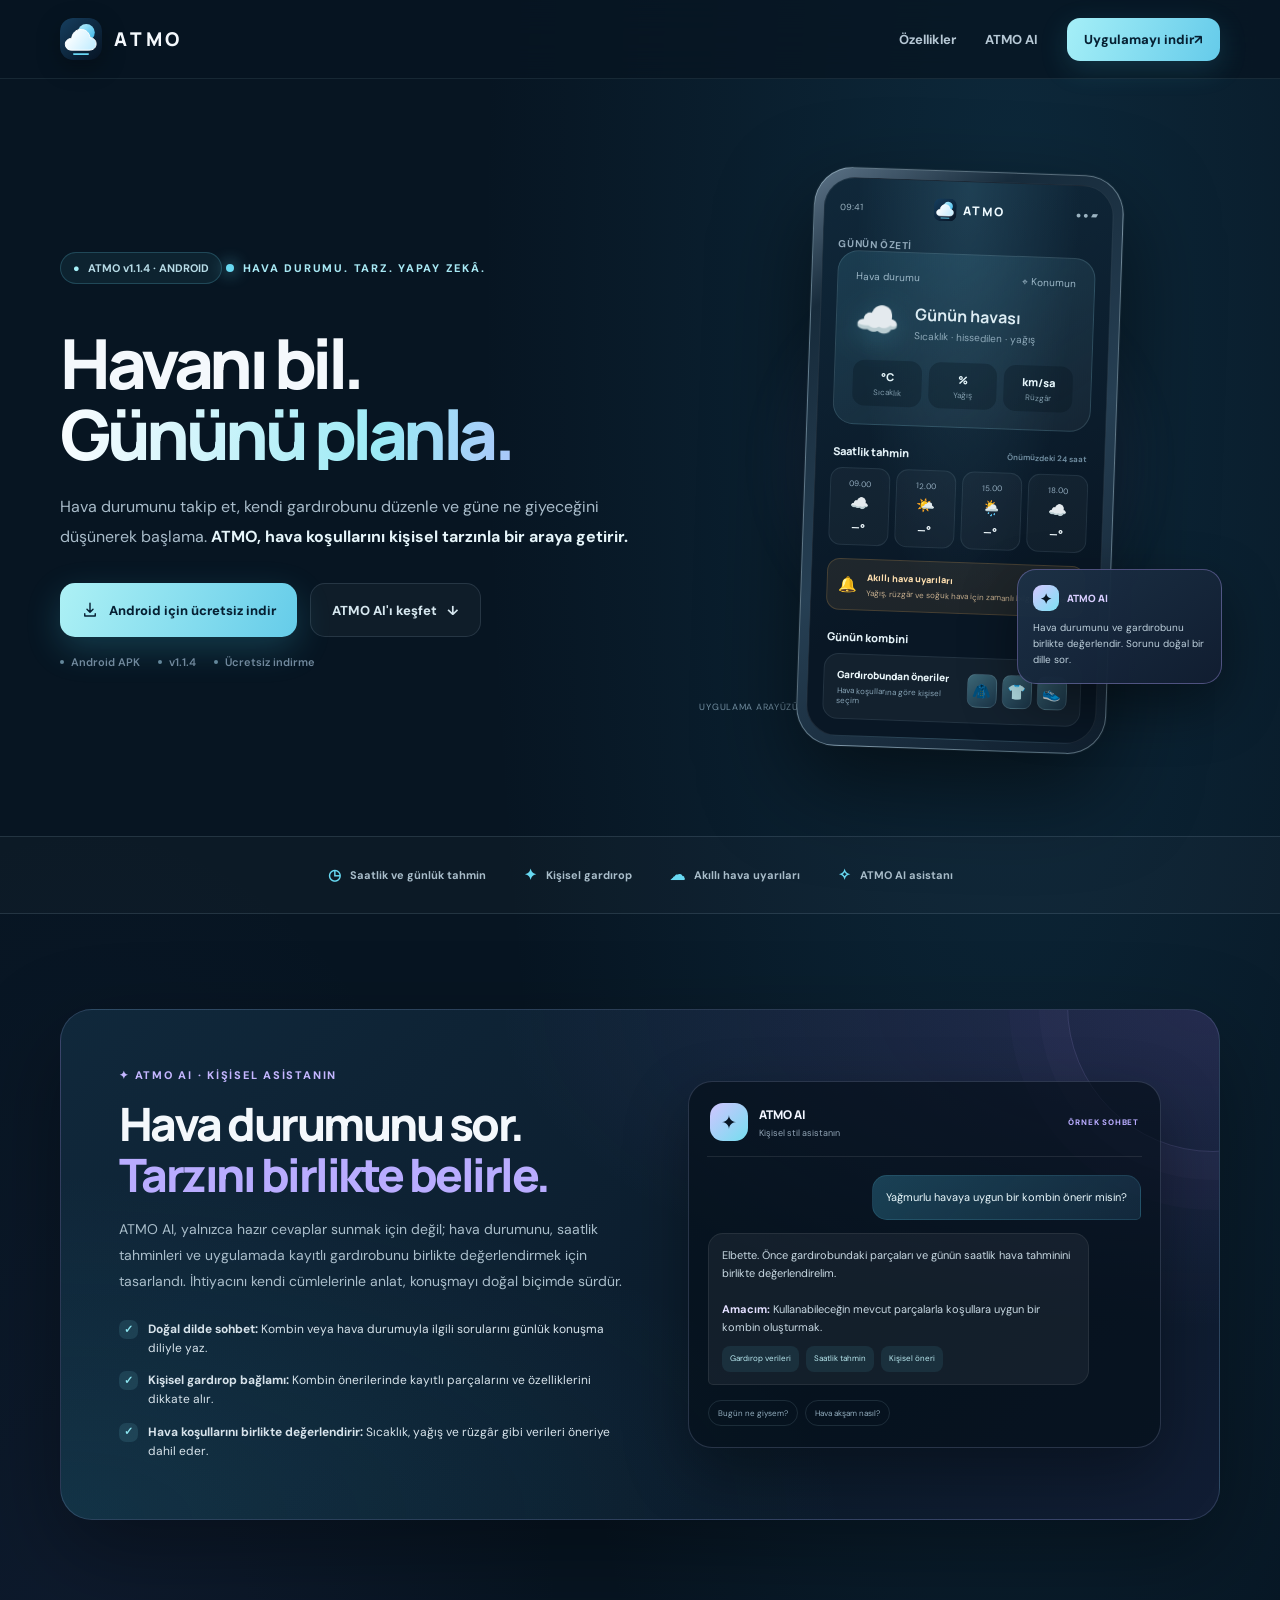
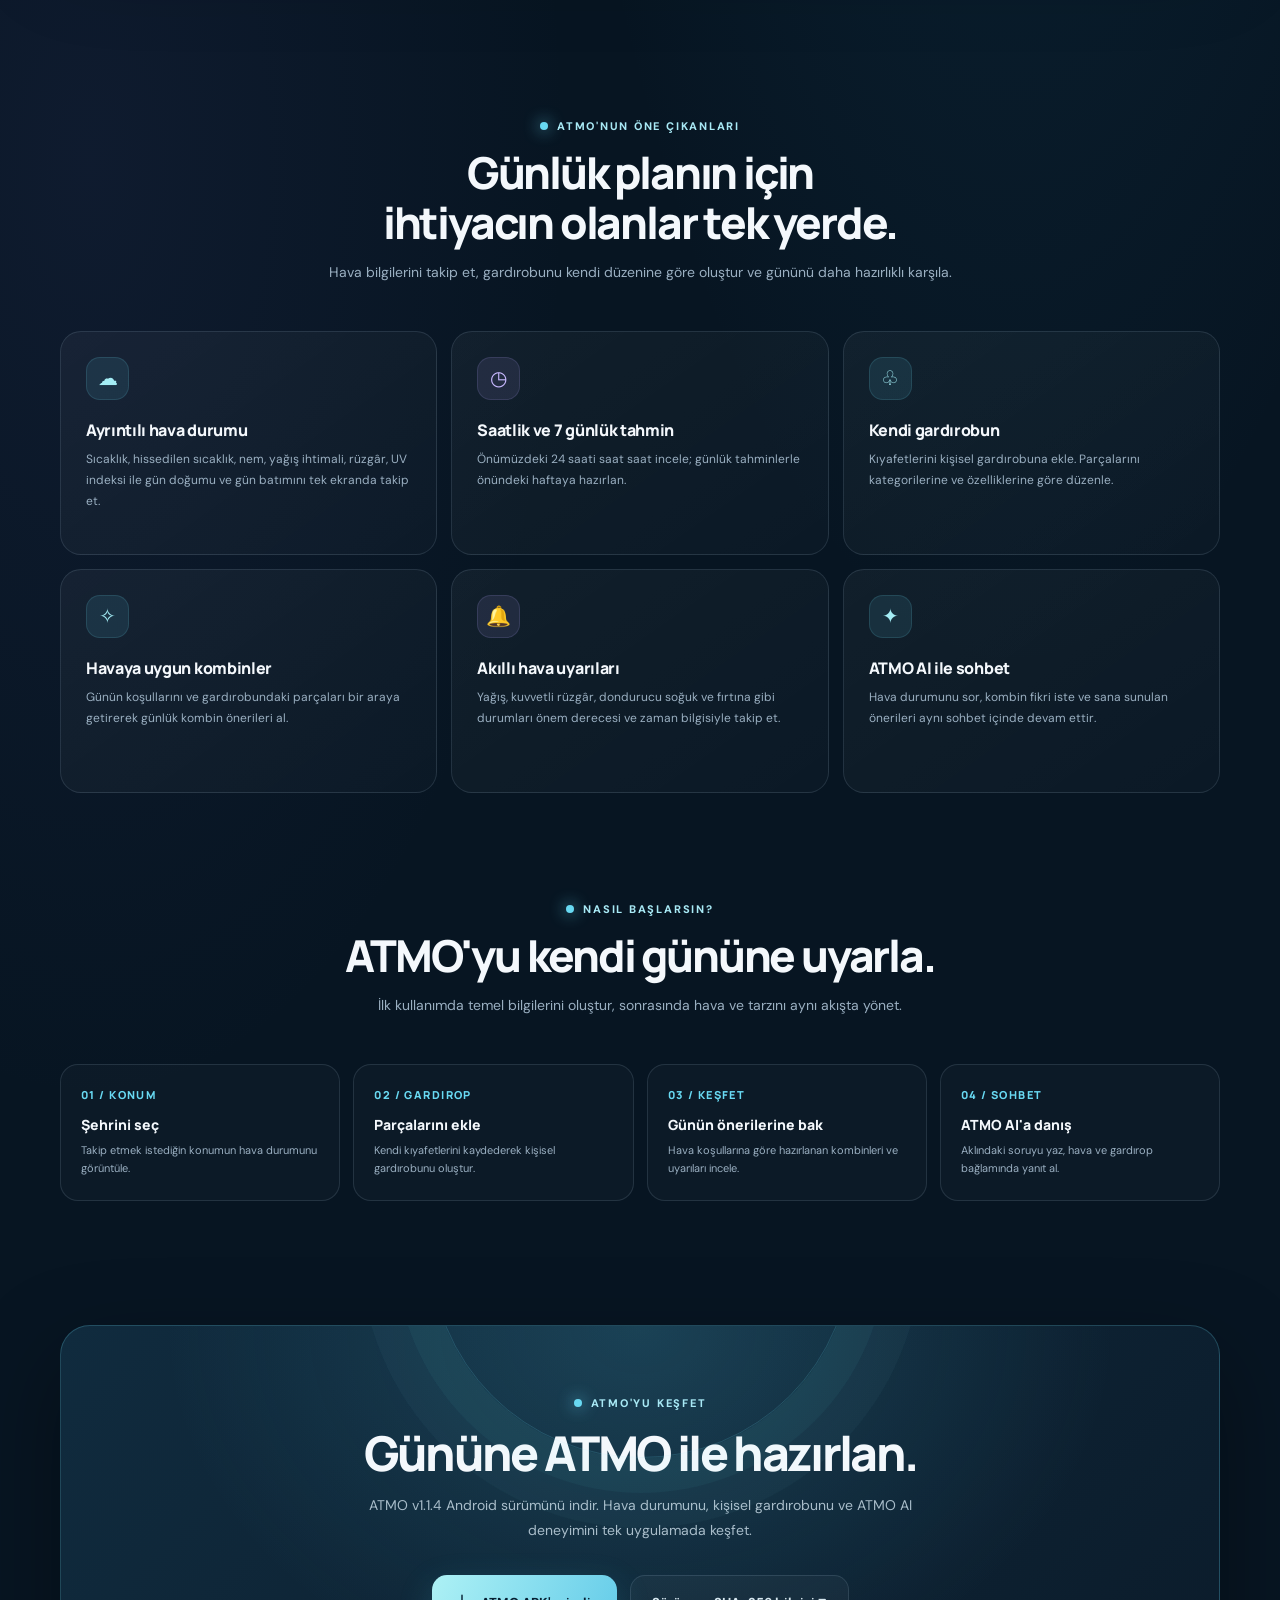
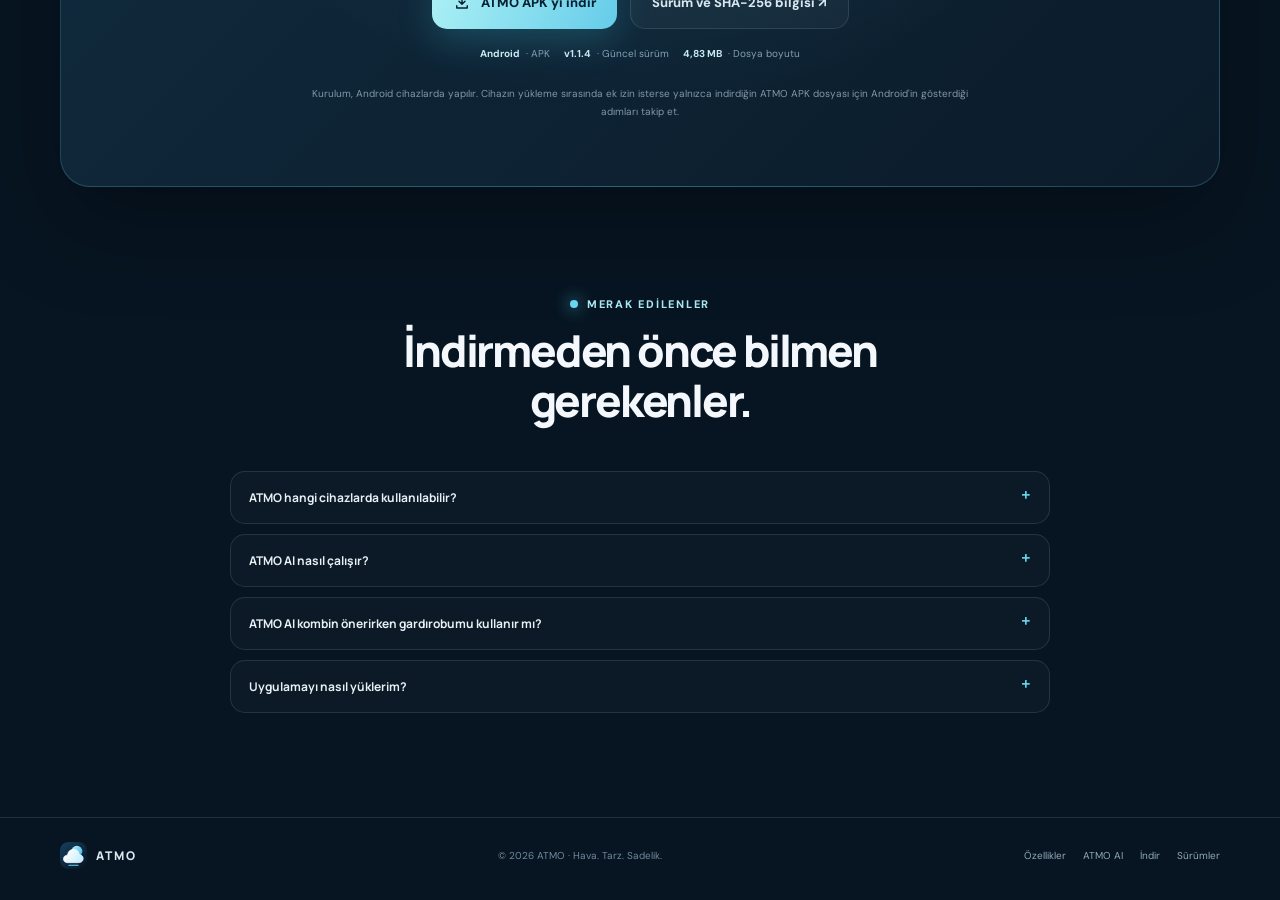
==== commit c4212649: "Update the public landing page to ATMO v1.1.4" ====
--- a/index.html
+++ b/index.html
@@ -467,7 +467,7 @@
     <section class="wrap hero">
       <div class="hero-grid">
         <div class="hero-text">
-          <div class="release-pill"><span>●</span> ATMO v1.1.3 · ANDROID</div>
+          <div class="release-pill"><span>●</span> ATMO v1.1.4 · ANDROID</div>
           <div class="eyebrow"><span class="spark"></span> HAVA DURUMU. TARZ. YAPAY ZEKÂ.</div>
           <h1>Havanı bil.<span class="gradient">Gününü planla.</span></h1>
           <p class="hero-copy">
@@ -483,7 +483,7 @@
           </div>
           <div class="hero-meta">
             <span><i></i> Android APK</span>
-            <span><i></i> v1.1.3</span>
+            <span><i></i> v1.1.4</span>
             <span><i></i> Ücretsiz indirme</span>
           </div>
         </div>
@@ -641,17 +641,17 @@
       <div class="download-card">
         <div class="eyebrow"><span class="spark"></span> ATMO'YU KEŞFET</div>
         <h2>Gününe ATMO ile hazırlan.</h2>
-        <p>ATMO v1.1.3 Android sürümünü indir. Hava durumunu, kişisel gardırobunu ve ATMO AI deneyimini tek uygulamada keşfet.</p>
+        <p>ATMO v1.1.4 Android sürümünü indir. Hava durumunu, kişisel gardırobunu ve ATMO AI deneyimini tek uygulamada keşfet.</p>
         <div class="actions">
           <a class="btn btn-primary" href="https://github.com/Rifatmatsar/atmo-download/releases/latest/download/ATMO.apk">
             <svg width="18" height="18" viewBox="0 0 24 24" fill="none" aria-hidden="true"><path d="M12 3v12m0 0 4-4m-4 4-4-4M5 17v3h14v-3" stroke="currentColor" stroke-width="1.9" stroke-linecap="round" stroke-linejoin="round"/></svg>
             ATMO APK'yı indir
           </a>
-          <a class="btn btn-secondary" href="https://github.com/Rifatmatsar/atmo-download/releases/tag/v1.1.3">Sürüm ve SHA-256 bilgisi ↗</a>
+          <a class="btn btn-secondary" href="https://github.com/Rifatmatsar/atmo-download/releases/tag/v1.1.4">Sürüm ve SHA-256 bilgisi ↗</a>
         </div>
         <div class="download-detail">
           <span><b>Android</b> · APK</span>
-          <span><b>v1.1.3</b> · Güncel sürüm</span>
+          <span><b>v1.1.4</b> · Güncel sürüm</span>
           <span><b>4,83 MB</b> · Dosya boyutu</span>
         </div>
         <p class="install-note">Kurulum, Android cihazlarda yapılır. Cihazın yükleme sırasında ek izin isterse yalnızca indirdiğin ATMO APK dosyası için Android'in gösterdiği adımları takip et.</p>
@@ -666,7 +666,7 @@
       <div class="faq">
         <details>
           <summary>ATMO hangi cihazlarda kullanılabilir?</summary>
-          <p>Bu sayfadan sunulan v1.1.3 kurulum dosyası Android içindir.</p>
+          <p>Bu sayfadan sunulan v1.1.4 kurulum dosyası Android içindir.</p>
         </details>
         <details>
           <summary>ATMO AI nasıl çalışır?</summary>
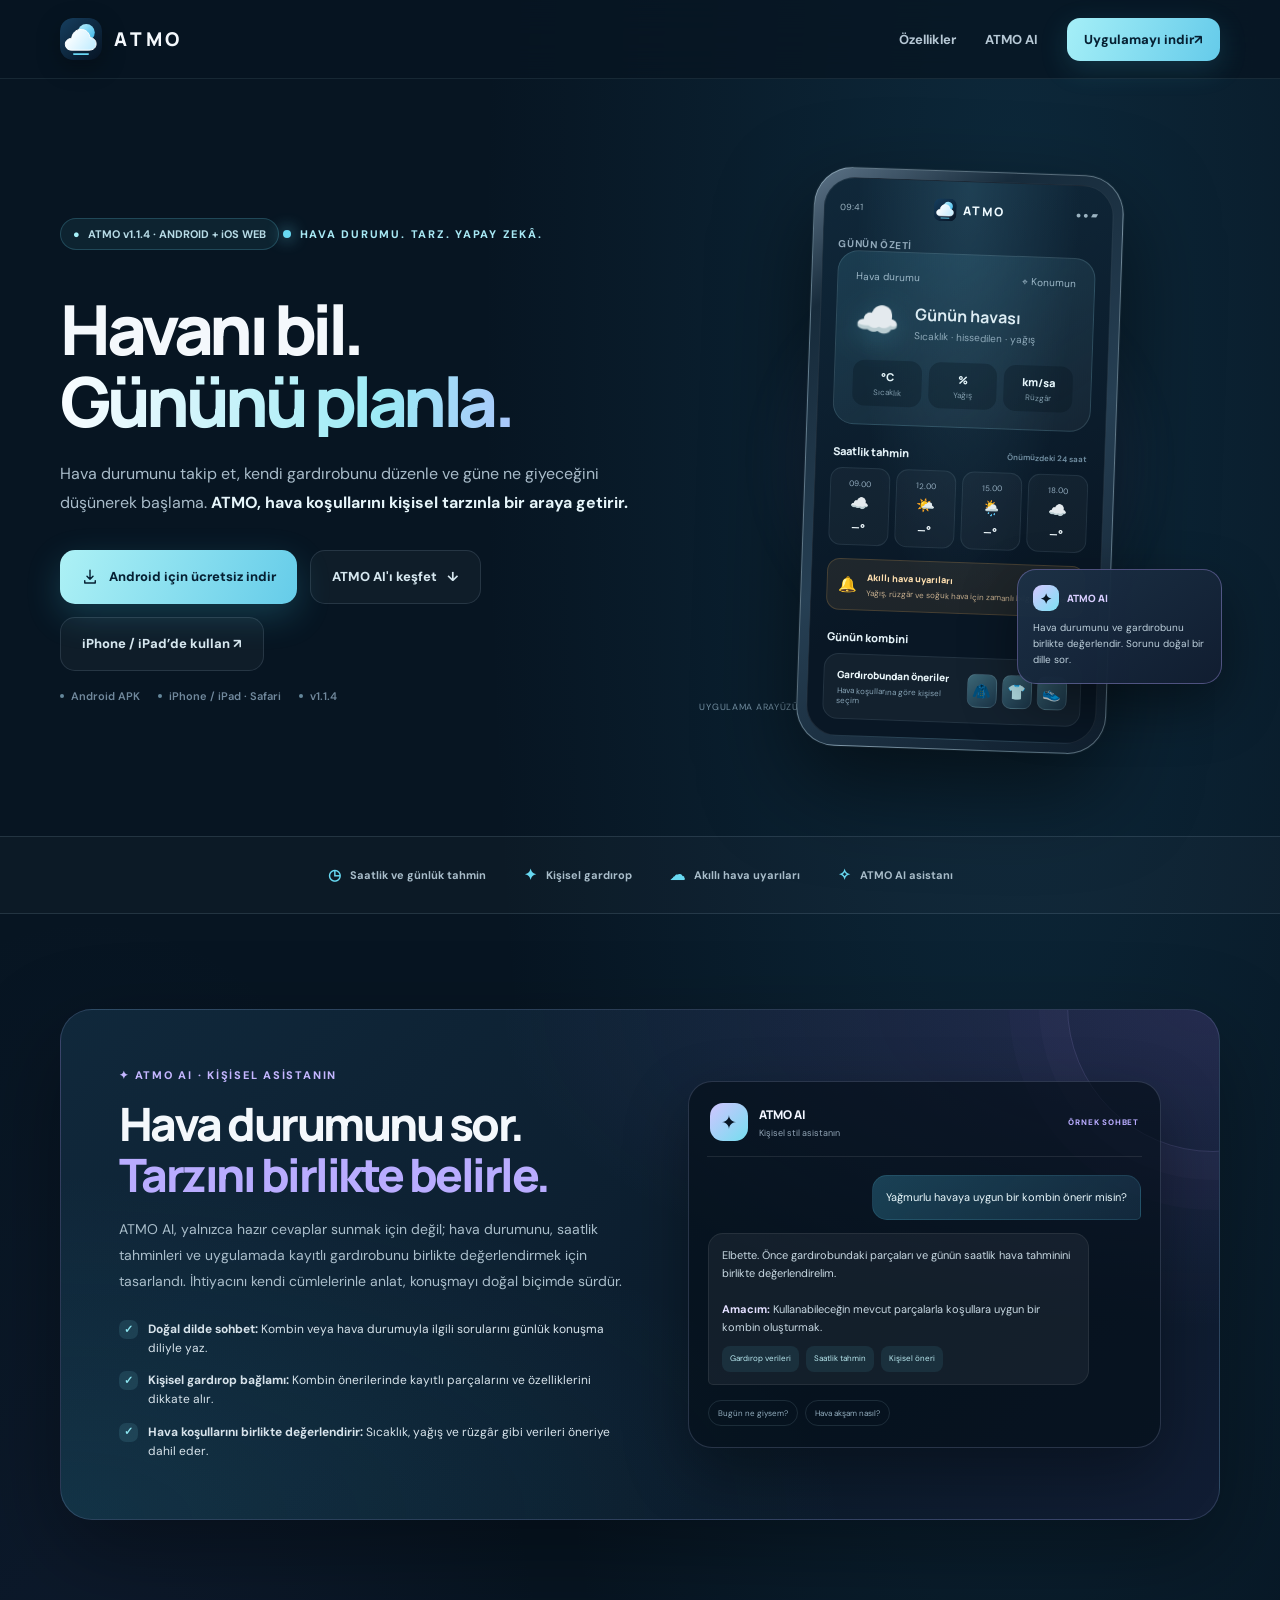
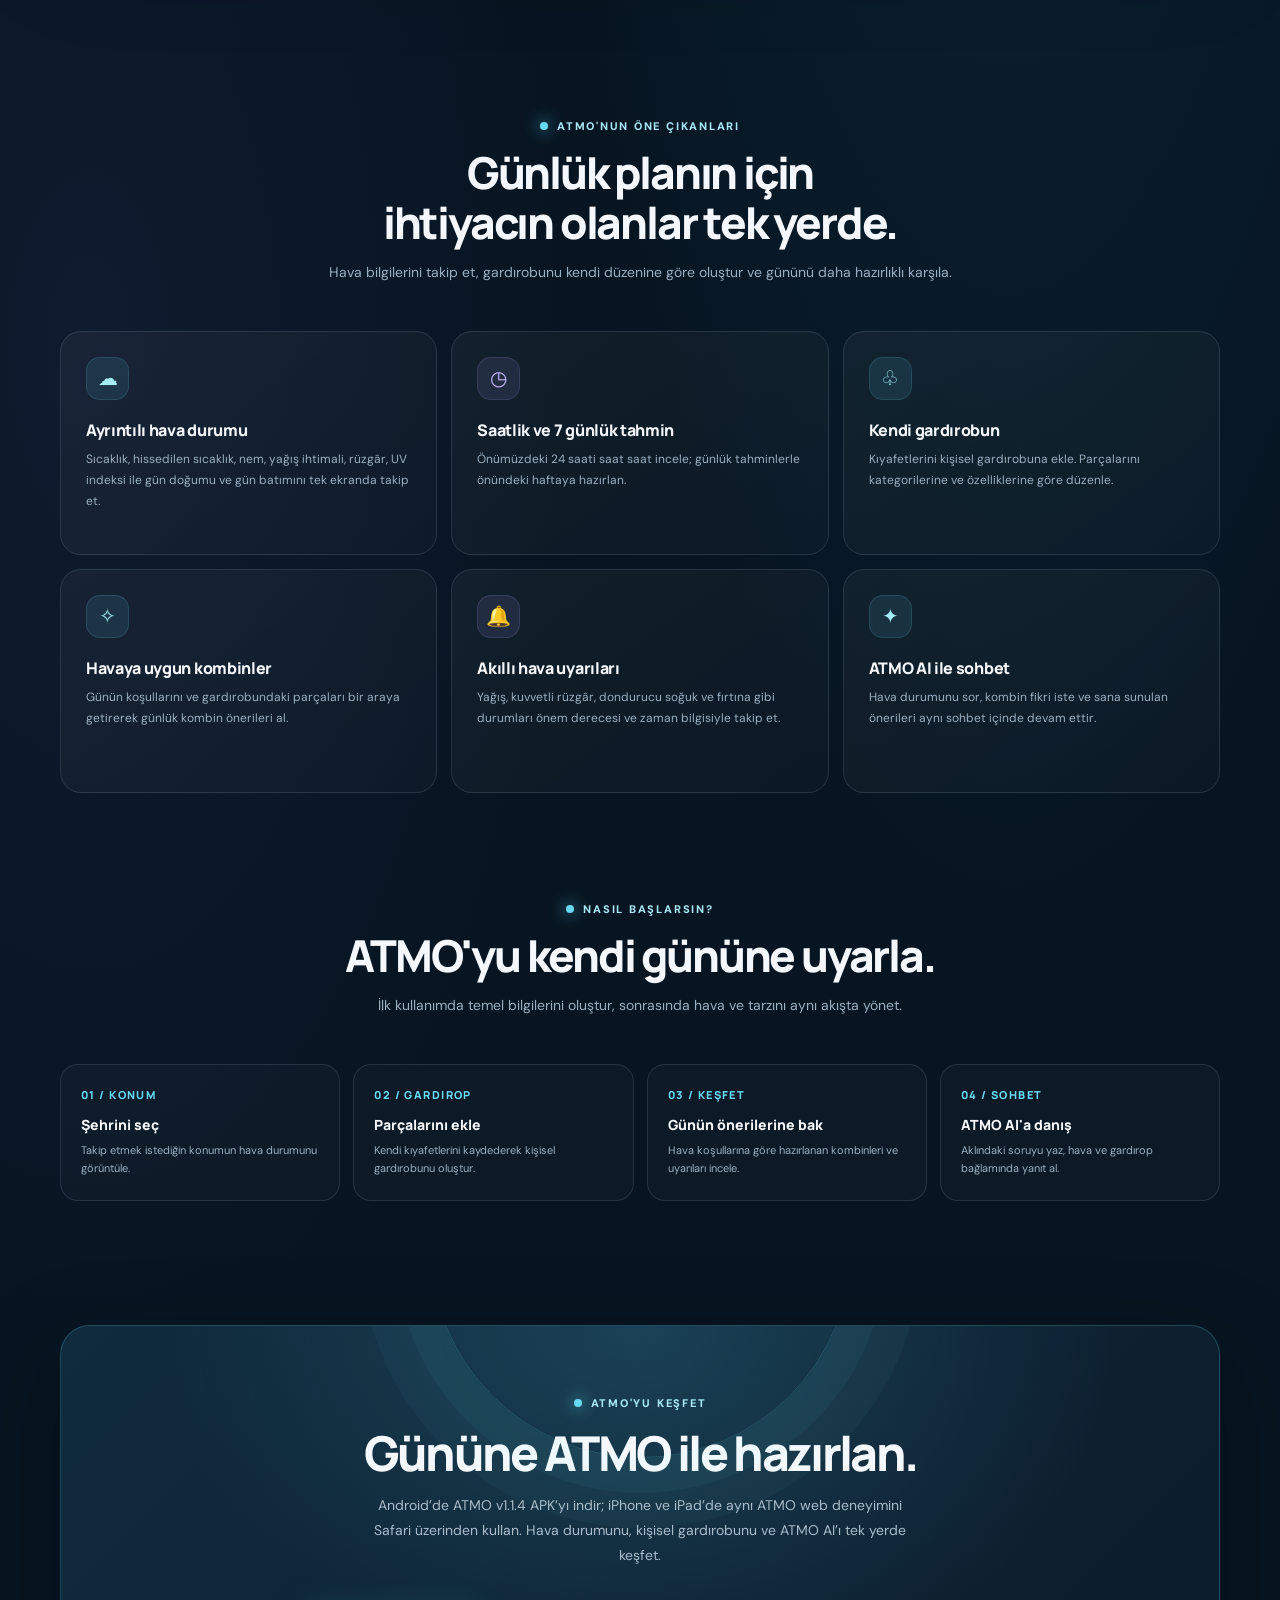
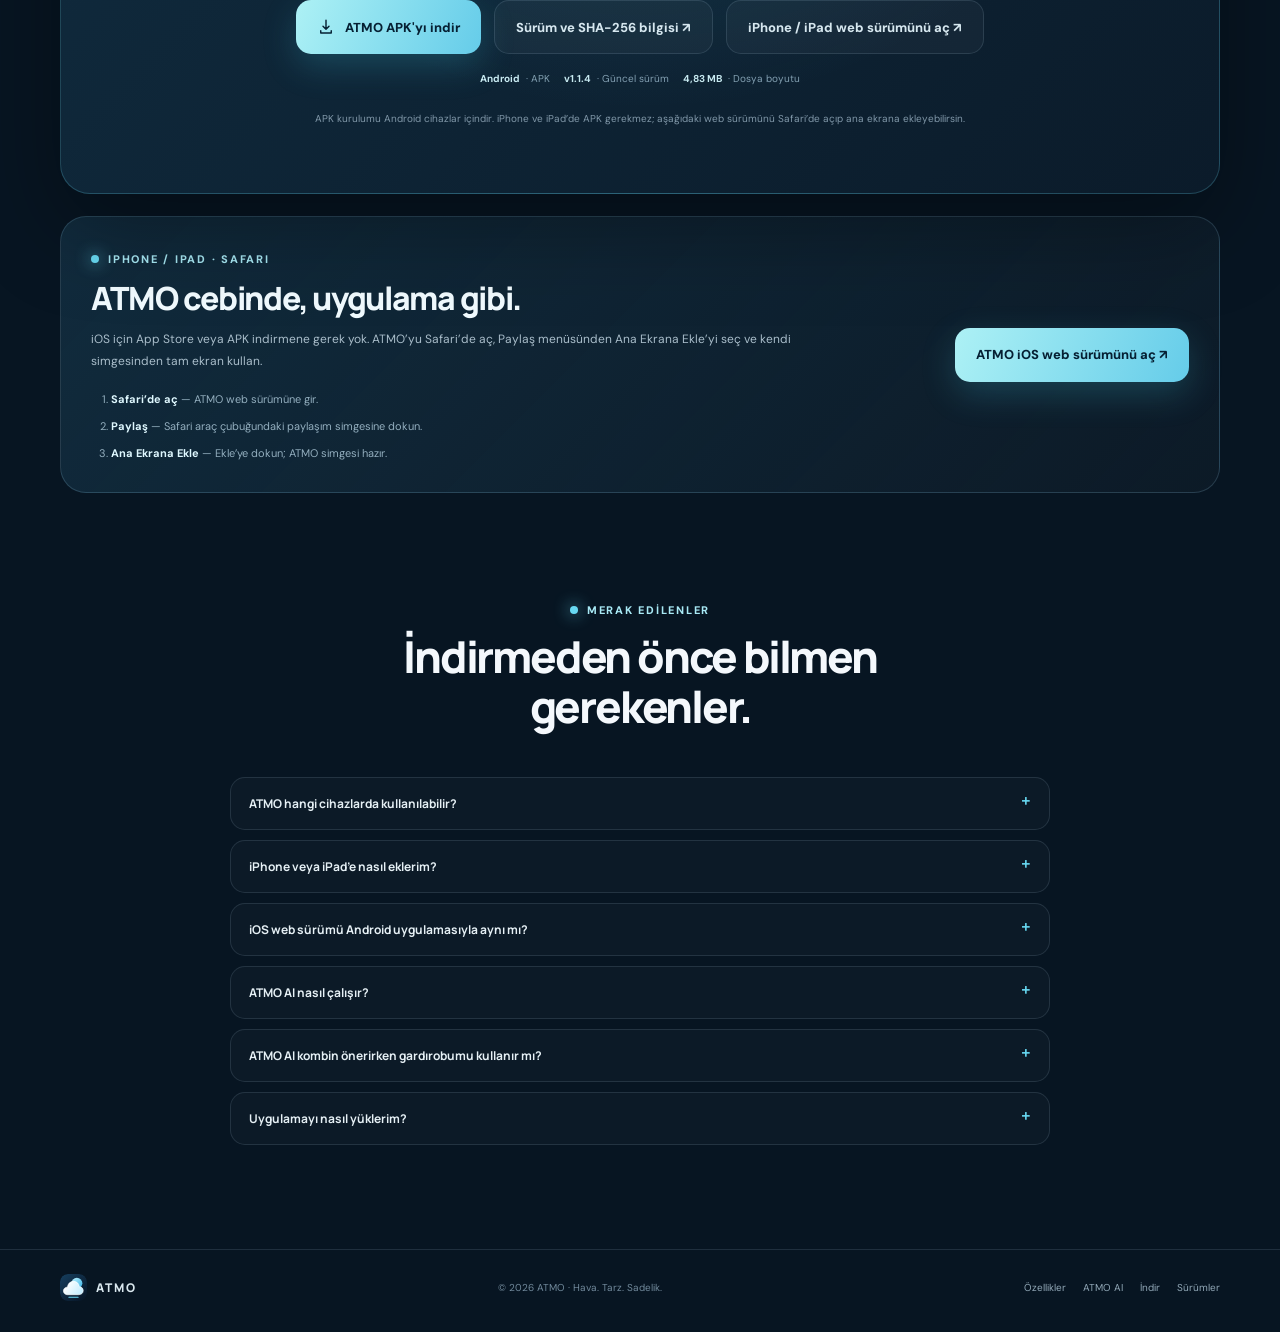
==== commit f6f2869b: "Add iPhone and iPad web app access to ATMO site" ====
--- a/index.html
+++ b/index.html
@@ -2,16 +2,16 @@
 <html lang="tr">
 <head>
   <meta charset="utf-8">
-  <meta name="viewport" content="width=device-width, initial-scale=1">
+  <meta name="viewport" content="width=device-width, initial-scale=1, viewport-fit=cover">
   <meta name="theme-color" content="#071522">
-  <meta name="description" content="ATMO; ayrıntılı hava durumu, kişisel gardırop, hava koşullarına uygun kombin önerileri ve ATMO AI stil asistanını tek uygulamada buluşturur. Android için indir.">
+  <meta name="description" content="ATMO; hava durumu, kişisel gardırop, kombin önerileri ve ATMO AI stil asistanını bir araya getirir. Android için indir, iPhone ve iPad’de web uygulaması olarak kullan.">
   <meta name="robots" content="index,follow">
   <link rel="canonical" href="https://rifatmatsar.github.io/atmo-download/">
   <meta property="og:type" content="website">
   <meta property="og:locale" content="tr_TR">
   <meta property="og:site_name" content="ATMO">
   <meta property="og:title" content="ATMO — Havanı bil, gününü planla">
-  <meta property="og:description" content="Hava durumu, gardırobun ve ATMO AI tek yerde. ATMO'yu keşfet ve Android için indir.">
+  <meta property="og:description" content="Hava durumu, gardırobun ve ATMO AI tek yerde. Android için indir veya iPhone ve iPad’de web sürümünü kullan.">
   <meta name="twitter:card" content="summary">
   <title>ATMO — Havanı bil, gününü planla</title>
   <link rel="icon" type="image/svg+xml" href="./favicon.svg">
@@ -434,6 +434,22 @@
       html { scroll-behavior:auto; }
       *, *:before, *:after { animation-duration:.01ms !important; animation-iteration-count:1 !important; transition-duration:.01ms !important; }
     }
+
+    .ios-web-card {
+      display:grid; grid-template-columns:minmax(0,1fr) auto; align-items:center; gap:30px;
+      margin-top:22px; padding:30px; border-radius:26px;
+      border:1px solid rgba(165,223,255,.17);
+      background:linear-gradient(135deg,rgba(31,75,100,.42),rgba(255,255,255,.025));
+    }
+    .ios-web-card h3 { margin:12px 0 9px; color:#f1fbff; font:800 clamp(22px,3vw,32px)/1.15 Manrope,sans-serif; letter-spacing:-.04em; }
+    .ios-web-card p { max-width:710px; color:#a9bdca; font-size:12px; line-height:1.8; }
+    .ios-web-steps { display:grid; gap:8px; margin:18px 0 0; padding-left:20px; color:#93aebe; font-size:11px; line-height:1.7; }
+    .ios-web-steps strong { color:#dff8ff; }
+    .ios-web-open { white-space:nowrap; }
+    @media (max-width: 700px) {
+      .ios-web-card { grid-template-columns:1fr; gap:20px; padding:24px 18px; }
+      .ios-web-open { width:100%; }
+    }
   </style>
   <script type="application/ld+json">
   {
@@ -441,7 +457,7 @@
     "@type": "SoftwareApplication",
     "name": "ATMO",
     "applicationCategory": "WeatherApplication",
-    "operatingSystem": "Android",
+    "operatingSystem": "Android, iOS (Safari web app)",
     "description": "Hava durumu, kişisel gardırop, kombin önerileri ve ATMO AI stil asistanı.",
     "downloadUrl": "https://github.com/Rifatmatsar/atmo-download/releases/latest/download/ATMO.apk"
   }
@@ -467,7 +483,7 @@
     <section class="wrap hero">
       <div class="hero-grid">
         <div class="hero-text">
-          <div class="release-pill"><span>●</span> ATMO v1.1.4 · ANDROID</div>
+          <div class="release-pill"><span>●</span> ATMO v1.1.4 · ANDROID + iOS WEB</div>
           <div class="eyebrow"><span class="spark"></span> HAVA DURUMU. TARZ. YAPAY ZEKÂ.</div>
           <h1>Havanı bil.<span class="gradient">Gününü planla.</span></h1>
           <p class="hero-copy">
@@ -480,11 +496,12 @@
               Android için ücretsiz indir
             </a>
             <a class="btn btn-secondary" href="#atmo-ai">ATMO AI'ı keşfet <span aria-hidden="true">↓</span></a>
+            <a class="btn btn-secondary" href="./app/" aria-label="ATMO iPhone ve iPad web sürümünü aç">iPhone / iPad’de kullan ↗</a>
           </div>
           <div class="hero-meta">
             <span><i></i> Android APK</span>
+            <span><i></i> iPhone / iPad · Safari</span>
             <span><i></i> v1.1.4</span>
-            <span><i></i> Ücretsiz indirme</span>
           </div>
         </div>
 
@@ -641,20 +658,34 @@
       <div class="download-card">
         <div class="eyebrow"><span class="spark"></span> ATMO'YU KEŞFET</div>
         <h2>Gününe ATMO ile hazırlan.</h2>
-        <p>ATMO v1.1.4 Android sürümünü indir. Hava durumunu, kişisel gardırobunu ve ATMO AI deneyimini tek uygulamada keşfet.</p>
+        <p>Android’de ATMO v1.1.4 APK’yı indir; iPhone ve iPad’de aynı ATMO web deneyimini Safari üzerinden kullan. Hava durumunu, kişisel gardırobunu ve ATMO AI’ı tek yerde keşfet.</p>
         <div class="actions">
           <a class="btn btn-primary" href="https://github.com/Rifatmatsar/atmo-download/releases/latest/download/ATMO.apk">
             <svg width="18" height="18" viewBox="0 0 24 24" fill="none" aria-hidden="true"><path d="M12 3v12m0 0 4-4m-4 4-4-4M5 17v3h14v-3" stroke="currentColor" stroke-width="1.9" stroke-linecap="round" stroke-linejoin="round"/></svg>
             ATMO APK'yı indir
           </a>
           <a class="btn btn-secondary" href="https://github.com/Rifatmatsar/atmo-download/releases/tag/v1.1.4">Sürüm ve SHA-256 bilgisi ↗</a>
+          <a class="btn btn-secondary" href="./app/" aria-label="ATMO iOS web uygulamasını aç">iPhone / iPad web sürümünü aç ↗</a>
         </div>
         <div class="download-detail">
           <span><b>Android</b> · APK</span>
           <span><b>v1.1.4</b> · Güncel sürüm</span>
           <span><b>4,83 MB</b> · Dosya boyutu</span>
         </div>
-        <p class="install-note">Kurulum, Android cihazlarda yapılır. Cihazın yükleme sırasında ek izin isterse yalnızca indirdiğin ATMO APK dosyası için Android'in gösterdiği adımları takip et.</p>
+        <p class="install-note">APK kurulumu Android cihazlar içindir. iPhone ve iPad’de APK gerekmez; aşağıdaki web sürümünü Safari’de açıp ana ekrana ekleyebilirsin.</p>
+      </div>
+      <div class="ios-web-card">
+        <div>
+          <div class="eyebrow"><span class="spark"></span> IPHONE / IPAD · SAFARI</div>
+          <h3>ATMO cebinde, uygulama gibi.</h3>
+          <p>iOS için App Store veya APK indirmene gerek yok. ATMO’yu Safari’de aç, Paylaş menüsünden Ana Ekrana Ekle’yi seç ve kendi simgesinden tam ekran kullan.</p>
+          <ol class="ios-web-steps">
+            <li><strong>Safari’de aç</strong> — ATMO web sürümüne gir.</li>
+            <li><strong>Paylaş</strong> — Safari araç çubuğundaki paylaşım simgesine dokun.</li>
+            <li><strong>Ana Ekrana Ekle</strong> — Ekle’ye dokun; ATMO simgesi hazır.</li>
+          </ol>
+        </div>
+        <a class="btn btn-primary ios-web-open" href="./app/">ATMO iOS web sürümünü aç ↗</a>
       </div>
     </section>
 
@@ -666,7 +697,15 @@
       <div class="faq">
         <details>
           <summary>ATMO hangi cihazlarda kullanılabilir?</summary>
-          <p>Bu sayfadan sunulan v1.1.4 kurulum dosyası Android içindir.</p>
+          <p>Android’de v1.1.4 APK kullanılabilir. iPhone ve iPad’de ATMO, Safari üzerinden web uygulaması olarak çalışır.</p>
+        </details>
+        <details>
+          <summary>iPhone veya iPad’e nasıl eklerim?</summary>
+          <p>ATMO web sürümünü Safari’de aç. Paylaş simgesine dokun, Ana Ekrana Ekle’yi seç ve Ekle’ye dokun. ATMO artık ana ekranında ayrı bir simgeyle açılır.</p>
+        </details>
+        <details>
+          <summary>iOS web sürümü Android uygulamasıyla aynı mı?</summary>
+          <p>Hava durumu, gardırop ve ATMO AI web sürümünde kullanılabilir. iOS web sürümünde arka planda anlık telefon bildirimi şu anda etkin değildir; ayrıca App Store’dan yüklenen native bir uygulama değildir.</p>
         </details>
         <details>
           <summary>ATMO AI nasıl çalışır?</summary>
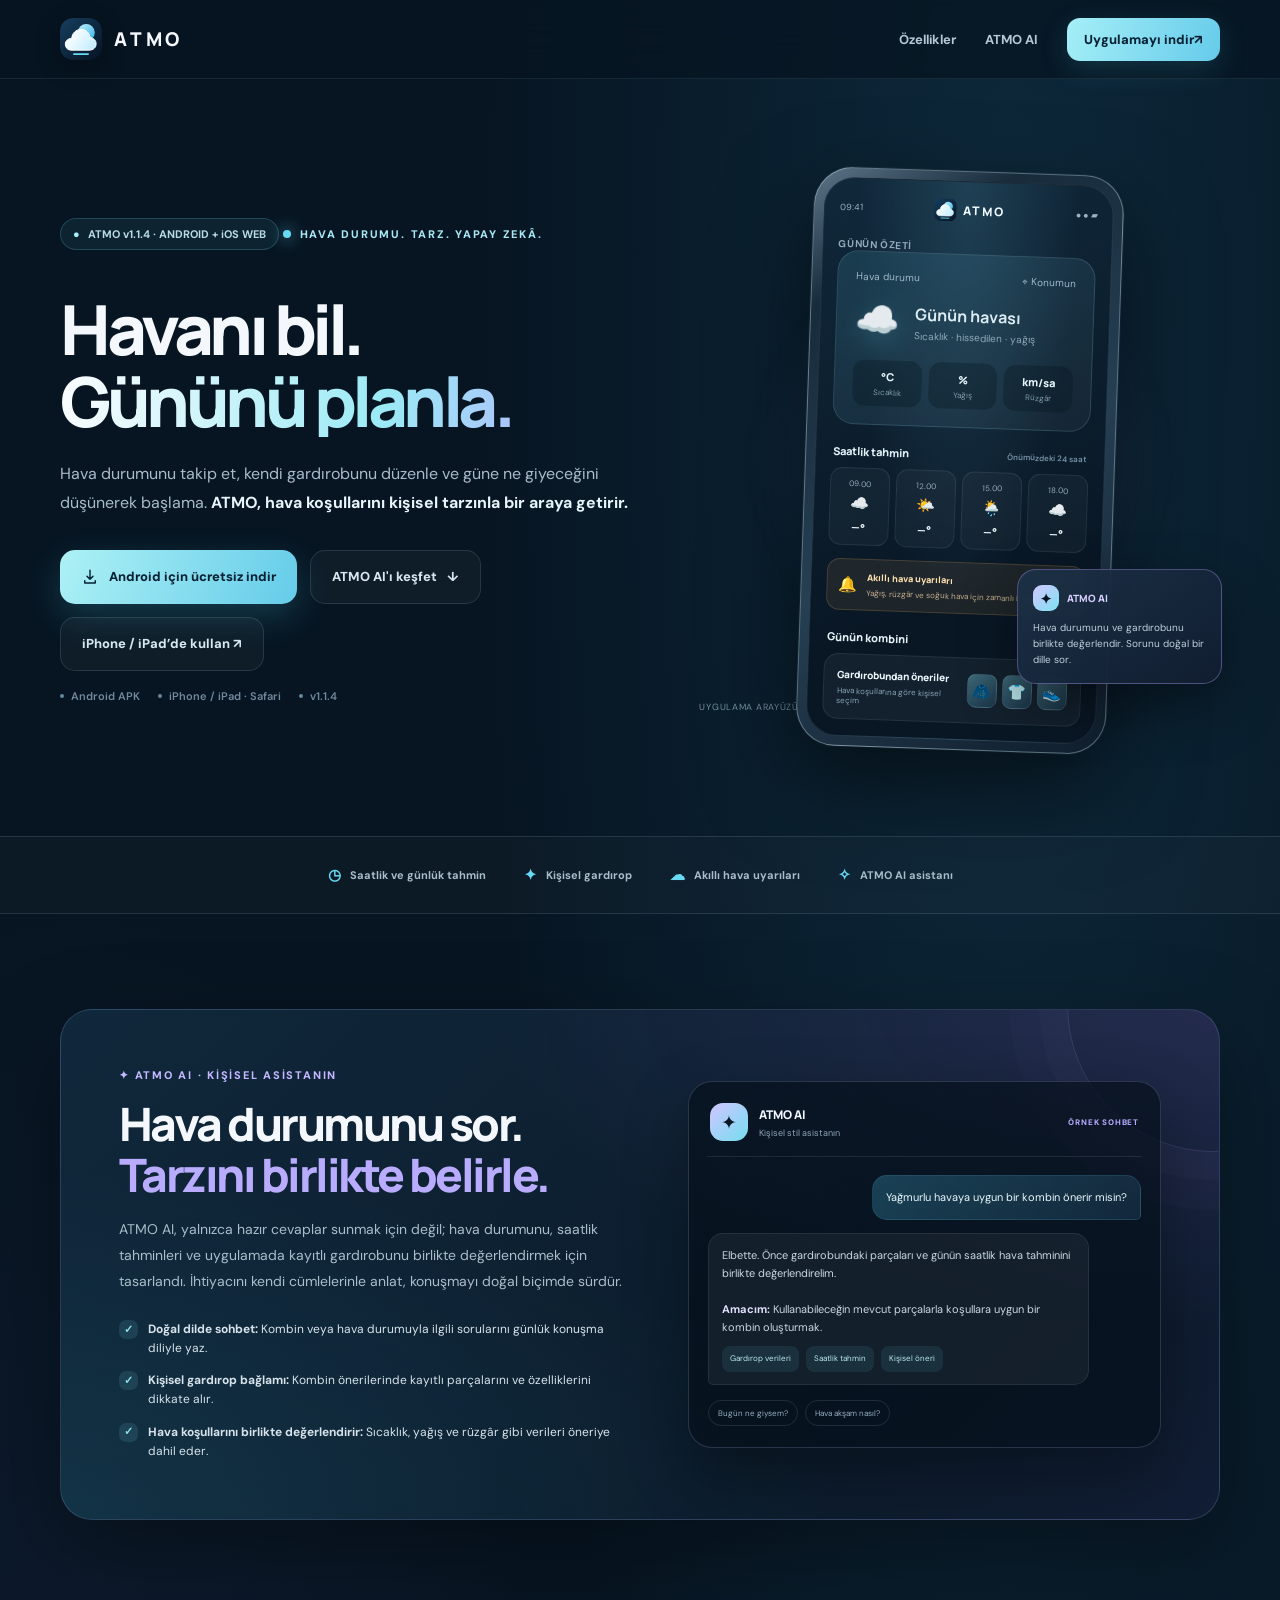
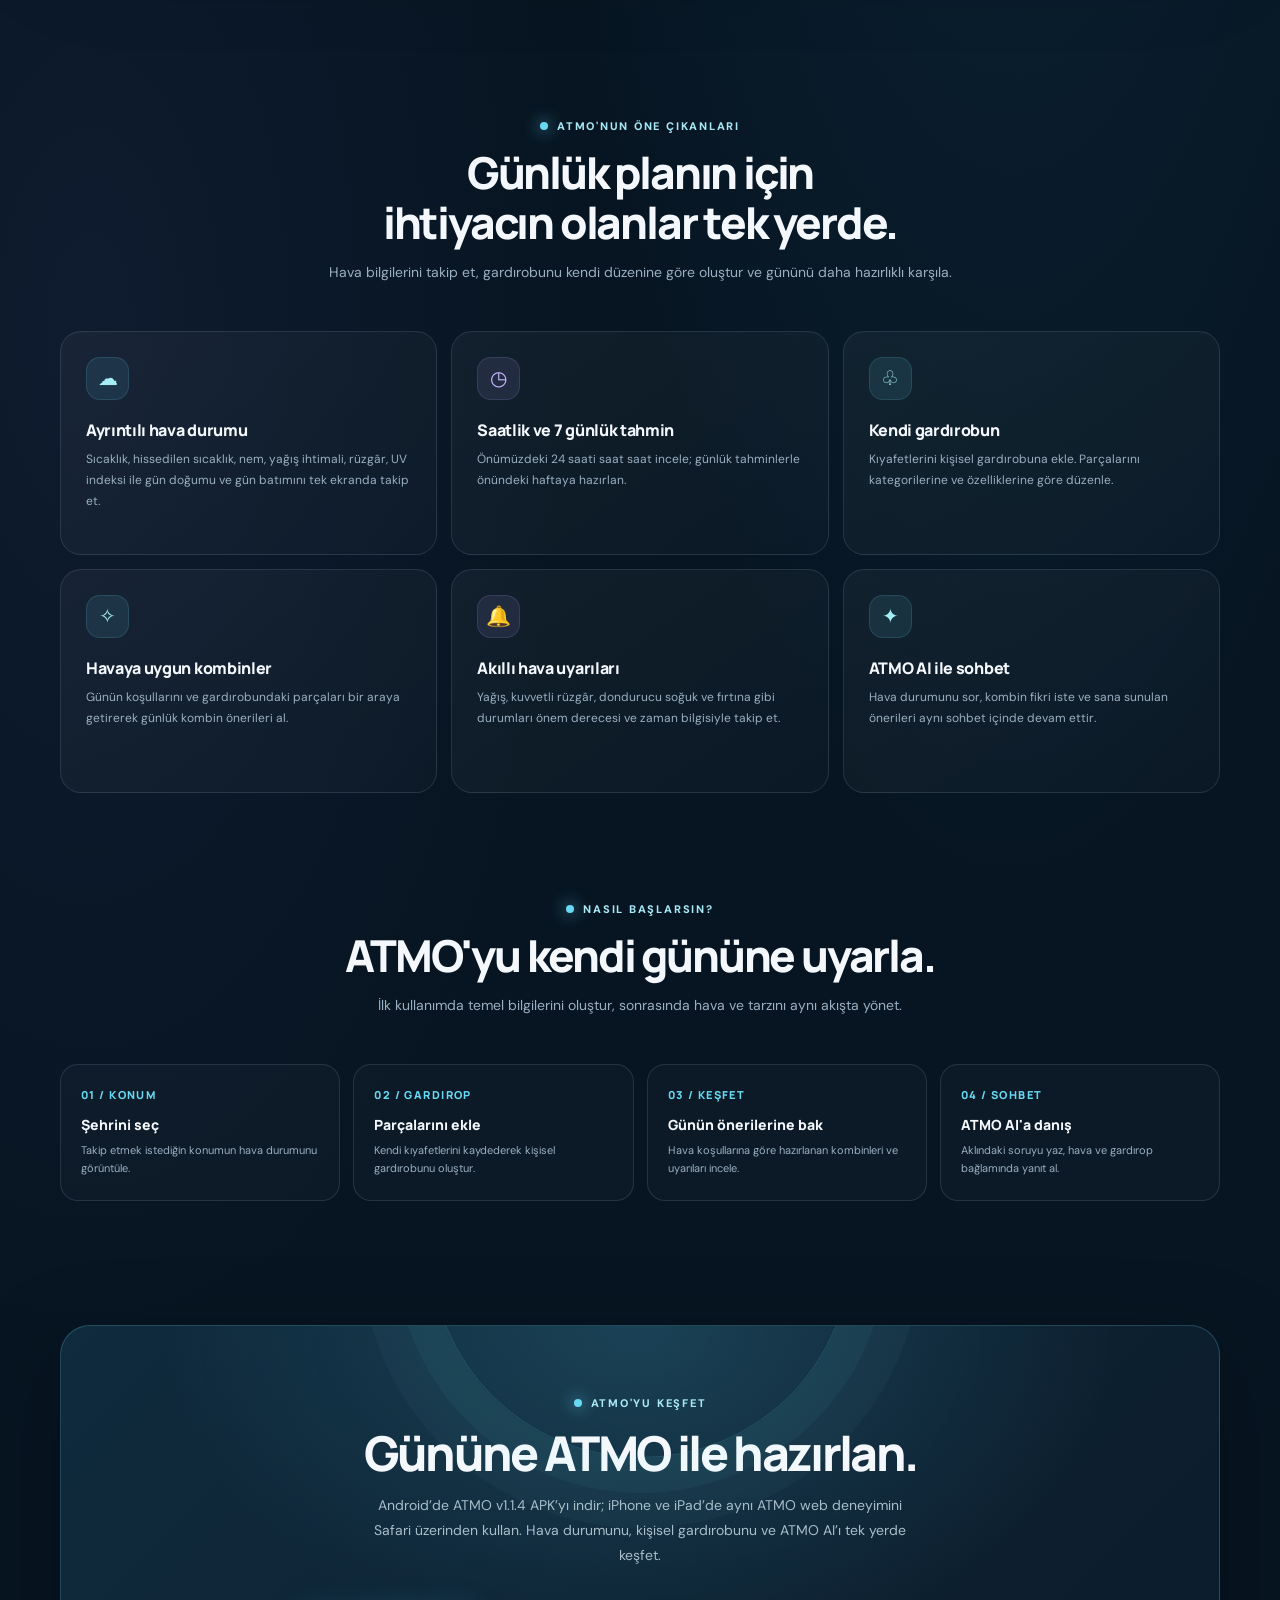
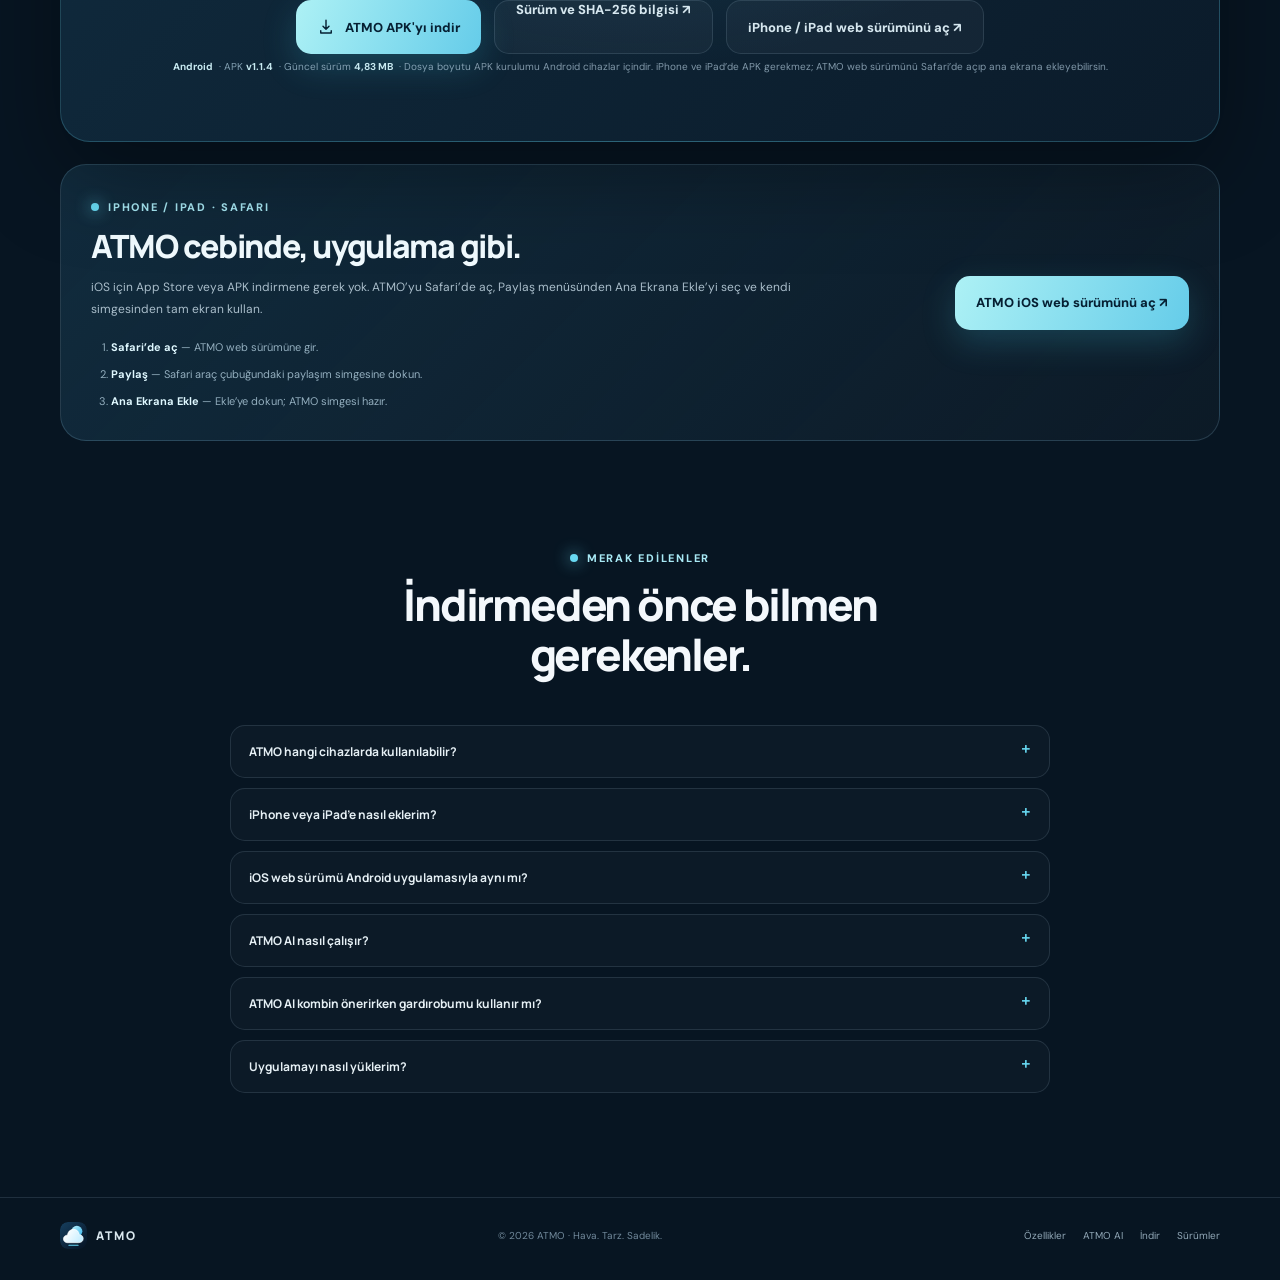
==== commit 11d2f1de: "Route ATMO download CTA by Android and iOS device" ====
--- a/index.html
+++ b/index.html
@@ -450,6 +450,15 @@
       .ios-web-card { grid-template-columns:1fr; gap:20px; padding:24px 18px; }
       .ios-web-open { width:100%; }
     }
+
+    /* Cihaz türüne göre tek dokunuşla doğru ATMO deneyimine yönlendir */
+    .android-only { display: initial; }
+    .ios-web-direct-link { display: inline-flex; }
+    html.platform-android .ios-web-card,
+    html.platform-android .ios-web-direct-link { display: none !important; }
+    html.platform-ios .android-only { display: none !important; }
+    html.platform-ios .ios-web-direct-link { display: none !important; }
+    html.platform-ios .ios-web-card { display: grid; }
   </style>
   <script type="application/ld+json">
   {
@@ -491,12 +500,12 @@
             <strong>ATMO, hava koşullarını kişisel tarzınla bir araya getirir.</strong>
           </p>
           <div class="actions">
-            <a class="btn btn-primary" href="https://github.com/Rifatmatsar/atmo-download/releases/latest/download/ATMO.apk" aria-label="ATMO Android APK dosyasını indir">
+            <a class="btn btn-primary" data-platform-cta="hero" href="https://github.com/Rifatmatsar/atmo-download/releases/latest/download/ATMO.apk" aria-label="ATMO Android APK dosyasını indir">
               <svg width="18" height="18" viewBox="0 0 24 24" fill="none" aria-hidden="true"><path d="M12 3v12m0 0 4-4m-4 4-4-4M5 17v3h14v-3" stroke="currentColor" stroke-width="1.9" stroke-linecap="round" stroke-linejoin="round"/></svg>
               Android için ücretsiz indir
             </a>
             <a class="btn btn-secondary" href="#atmo-ai">ATMO AI'ı keşfet <span aria-hidden="true">↓</span></a>
-            <a class="btn btn-secondary" href="./app/" aria-label="ATMO iPhone ve iPad web sürümünü aç">iPhone / iPad’de kullan ↗</a>
+            <a class="btn btn-secondary ios-web-direct-link" href="./app/" aria-label="ATMO iPhone ve iPad web sürümünü aç">iPhone / iPad’de kullan ↗</a>
           </div>
           <div class="hero-meta">
             <span><i></i> Android APK</span>
@@ -660,19 +669,19 @@
         <h2>Gününe ATMO ile hazırlan.</h2>
         <p>Android’de ATMO v1.1.4 APK’yı indir; iPhone ve iPad’de aynı ATMO web deneyimini Safari üzerinden kullan. Hava durumunu, kişisel gardırobunu ve ATMO AI’ı tek yerde keşfet.</p>
         <div class="actions">
-          <a class="btn btn-primary" href="https://github.com/Rifatmatsar/atmo-download/releases/latest/download/ATMO.apk">
+          <a class="btn btn-primary" data-platform-cta="download" href="https://github.com/Rifatmatsar/atmo-download/releases/latest/download/ATMO.apk">
             <svg width="18" height="18" viewBox="0 0 24 24" fill="none" aria-hidden="true"><path d="M12 3v12m0 0 4-4m-4 4-4-4M5 17v3h14v-3" stroke="currentColor" stroke-width="1.9" stroke-linecap="round" stroke-linejoin="round"/></svg>
             ATMO APK'yı indir
           </a>
-          <a class="btn btn-secondary" href="https://github.com/Rifatmatsar/atmo-download/releases/tag/v1.1.4">Sürüm ve SHA-256 bilgisi ↗</a>
-          <a class="btn btn-secondary" href="./app/" aria-label="ATMO iOS web uygulamasını aç">iPhone / iPad web sürümünü aç ↗</a>
+          <a class="btn btn-secondary android-only" href="https://github.com/Rifatmatsar/atmo-download/releases/tag/v1.1.4">Sürüm ve SHA-256 bilgisi ↗</a>
+          <a class="btn btn-secondary ios-web-direct-link" href="./app/" aria-label="ATMO iOS web uygulamasını aç">iPhone / iPad web sürümünü aç ↗</a>
         </div>
-        <div class="download-detail">
+        <div class="download-detail android-only">
           <span><b>Android</b> · APK</span>
           <span><b>v1.1.4</b> · Güncel sürüm</span>
           <span><b>4,83 MB</b> · Dosya boyutu</span>
         </div>
-        <p class="install-note">APK kurulumu Android cihazlar içindir. iPhone ve iPad’de APK gerekmez; aşağıdaki web sürümünü Safari’de açıp ana ekrana ekleyebilirsin.</p>
+        <p class="install-note android-only">APK kurulumu Android cihazlar içindir. iPhone ve iPad’de APK gerekmez; ATMO web sürümünü Safari’de açıp ana ekrana ekleyebilirsin.</p>
       </div>
       <div class="ios-web-card">
         <div>
@@ -735,5 +744,27 @@
       </div>
     </div>
   </footer>
+
+  <script>
+    (() => {
+      const userAgent = navigator.userAgent || "";
+      const platform = navigator.platform || "";
+      const isIOS =
+        /iPhone|iPad|iPod/i.test(userAgent) ||
+        (platform === "MacIntel" && navigator.maxTouchPoints > 1);
+      const isAndroid = /Android/i.test(userAgent);
+      const root = document.documentElement;
+
+      root.classList.add(isIOS ? "platform-ios" : isAndroid ? "platform-android" : "platform-desktop");
+
+      if (!isIOS) return;
+
+      document.querySelectorAll("[data-platform-cta]").forEach((link) => {
+        link.href = "./app/";
+        link.setAttribute("aria-label", "ATMO iOS web uygulamasını aç");
+        link.innerHTML = '<span aria-hidden="true">↗</span> ATMO’yu aç';
+      });
+    })();
+  </script>
 </body>
 </html>
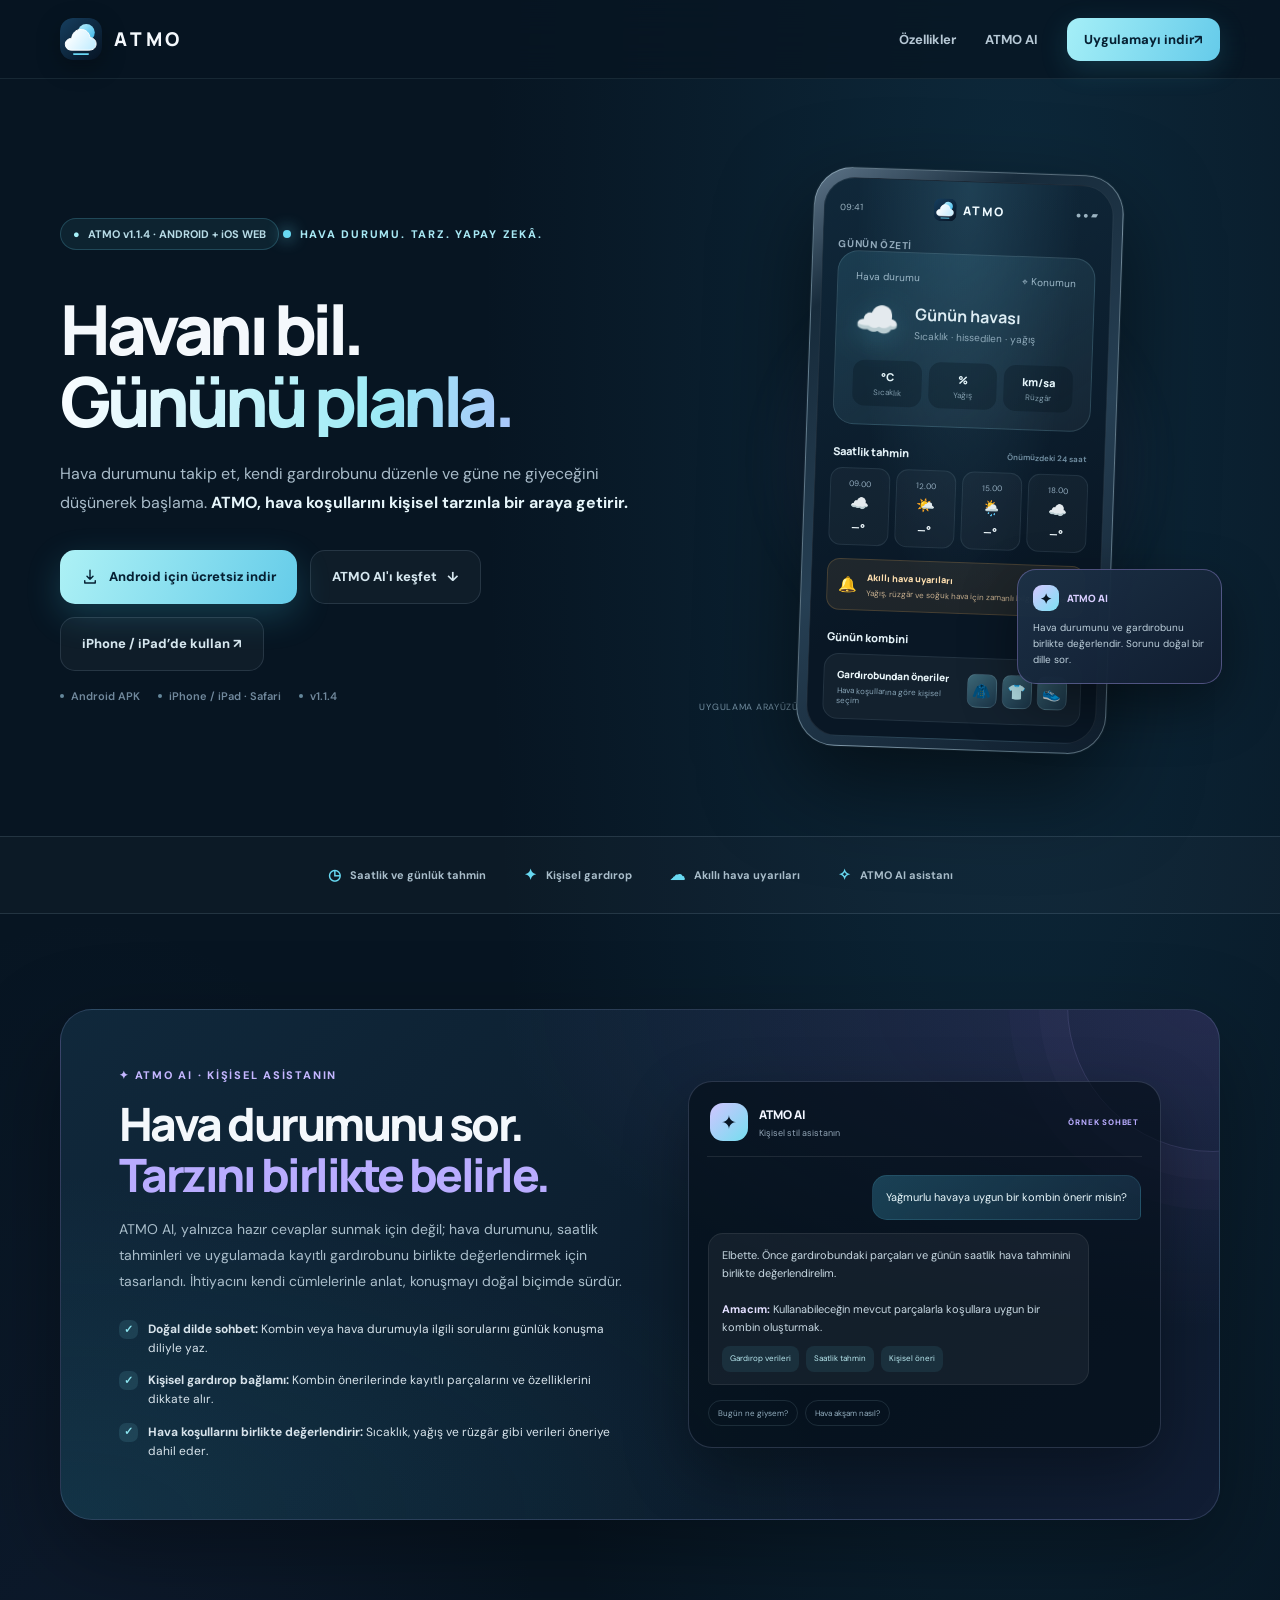
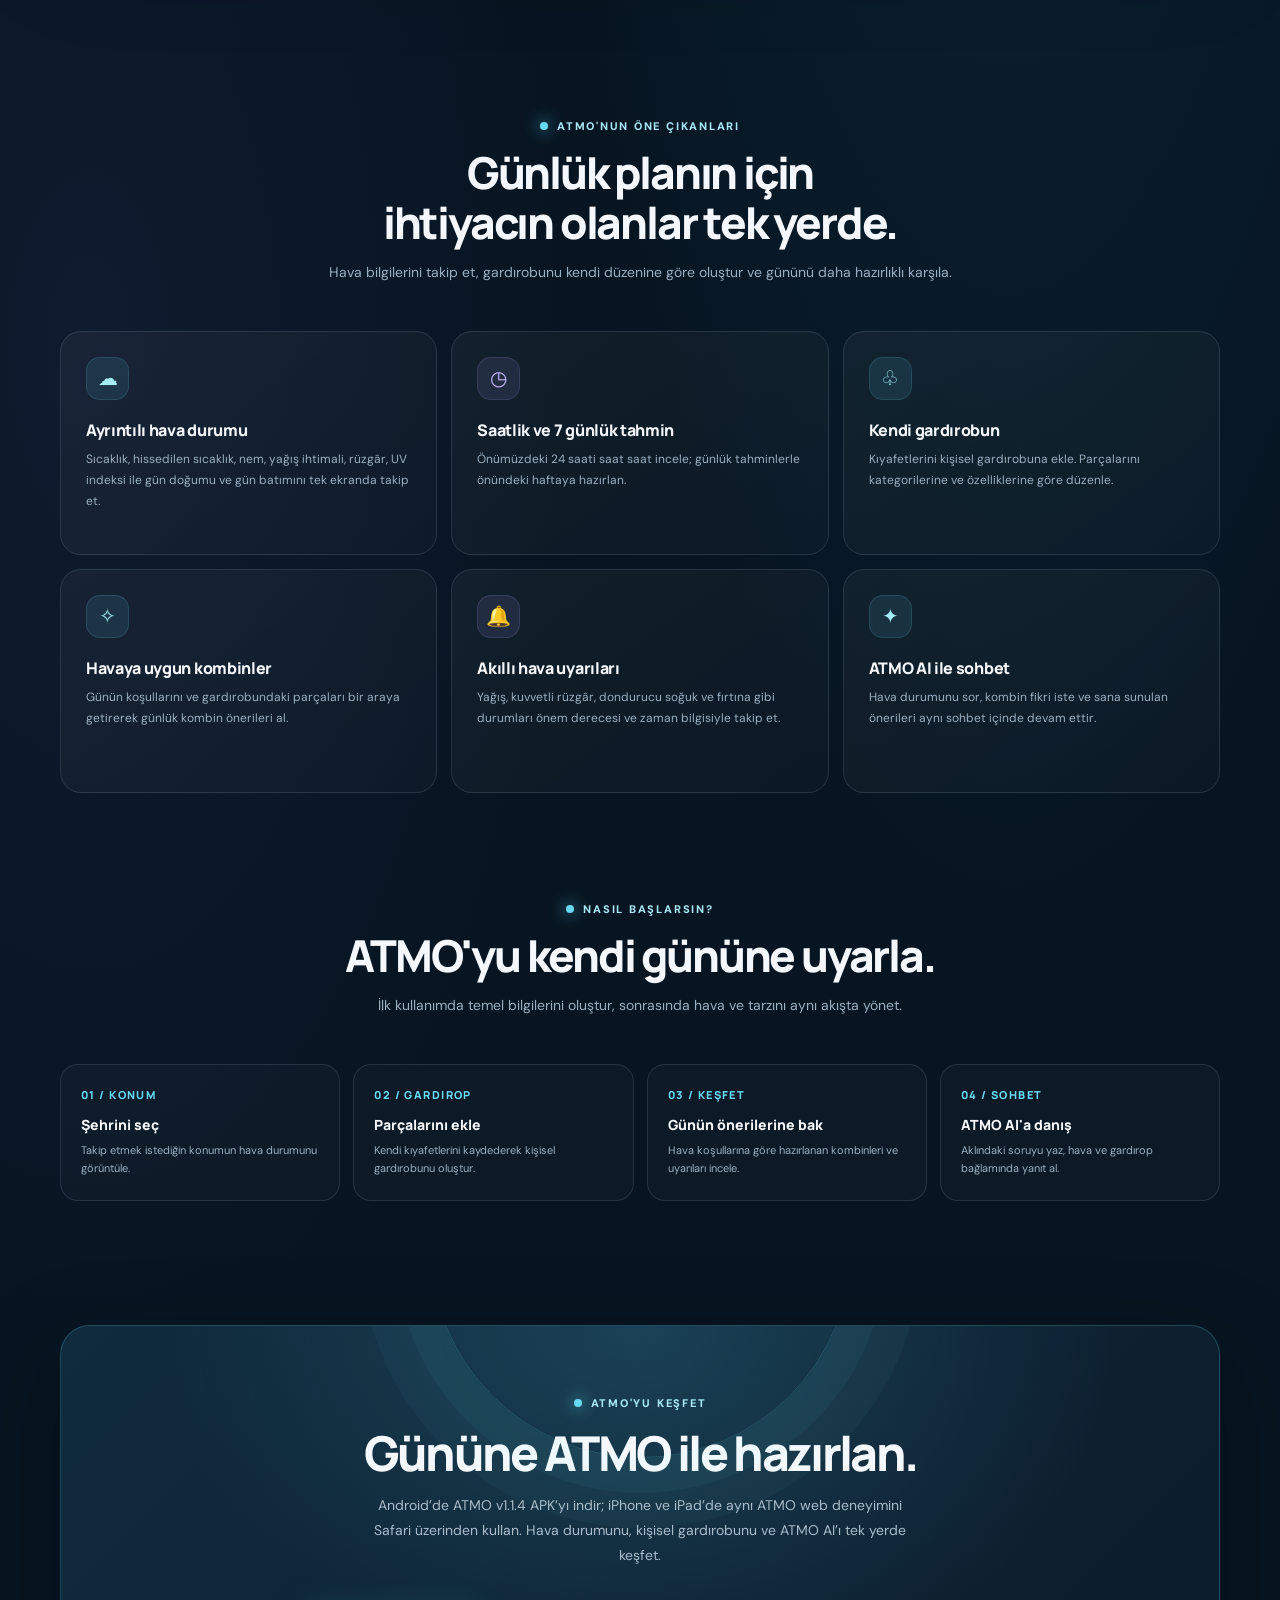
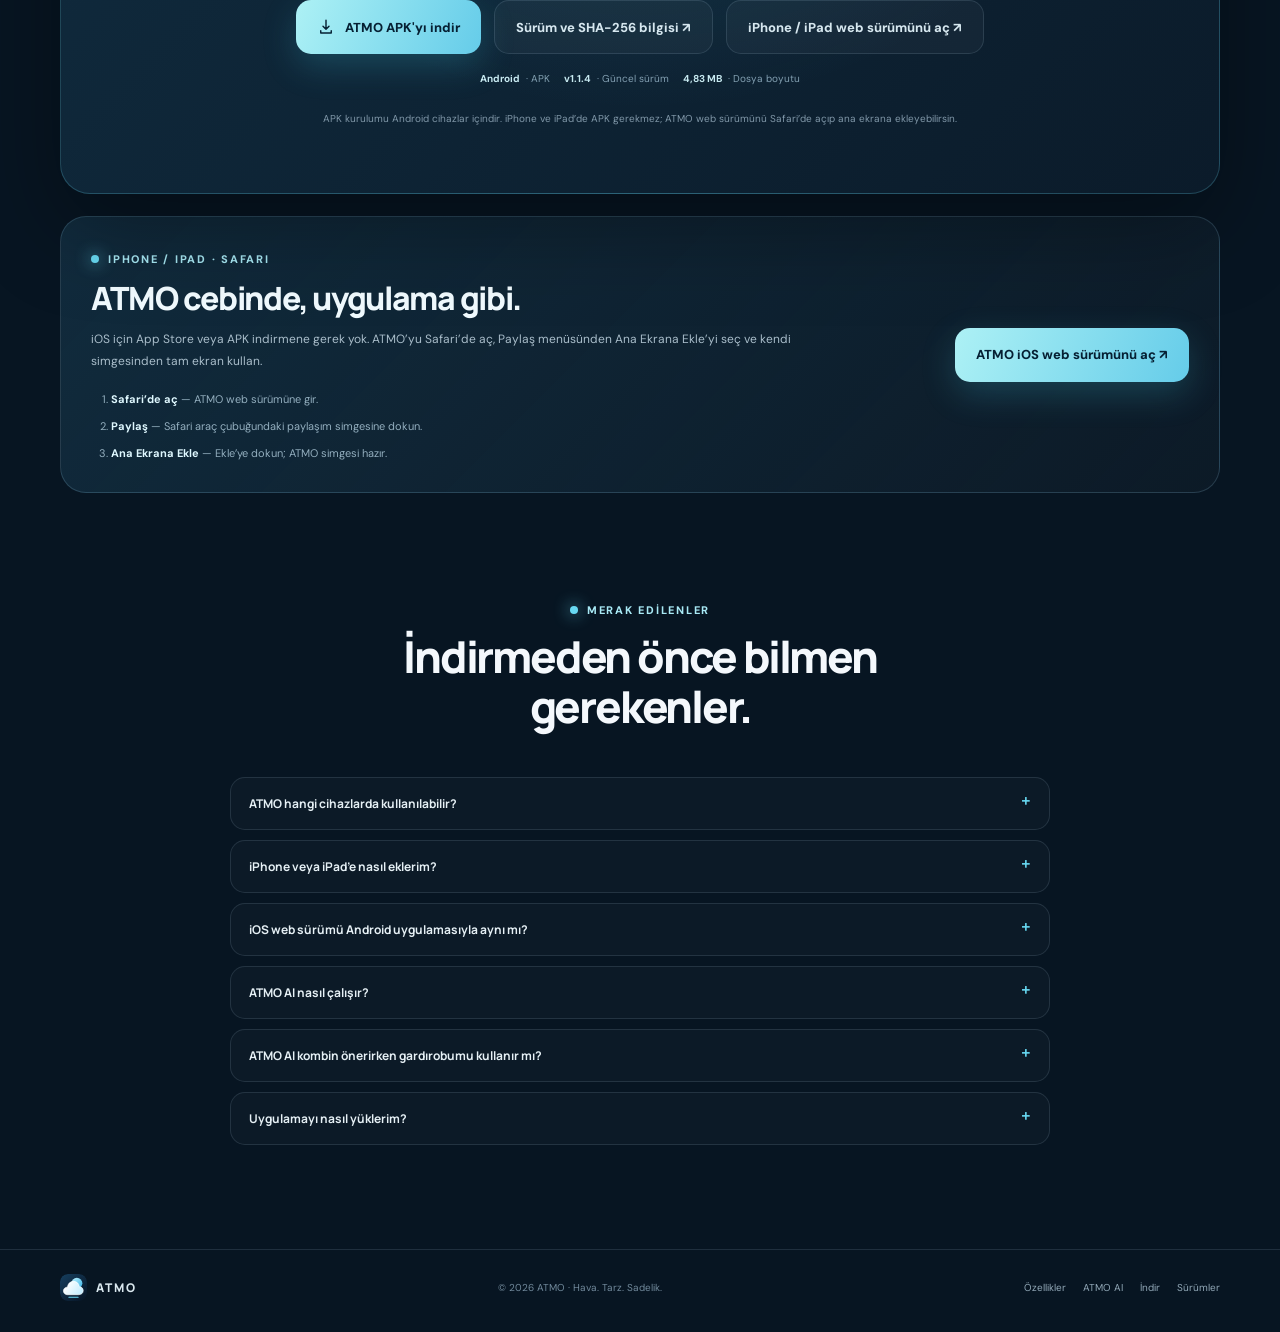
==== commit 2824e4b9: "Preserve native display styles for platform-specific sections" ====
--- a/index.html
+++ b/index.html
@@ -452,7 +452,6 @@
     }
 
     /* Cihaz türüne göre tek dokunuşla doğru ATMO deneyimine yönlendir */
-    .android-only { display: initial; }
     .ios-web-direct-link { display: inline-flex; }
     html.platform-android .ios-web-card,
     html.platform-android .ios-web-direct-link { display: none !important; }
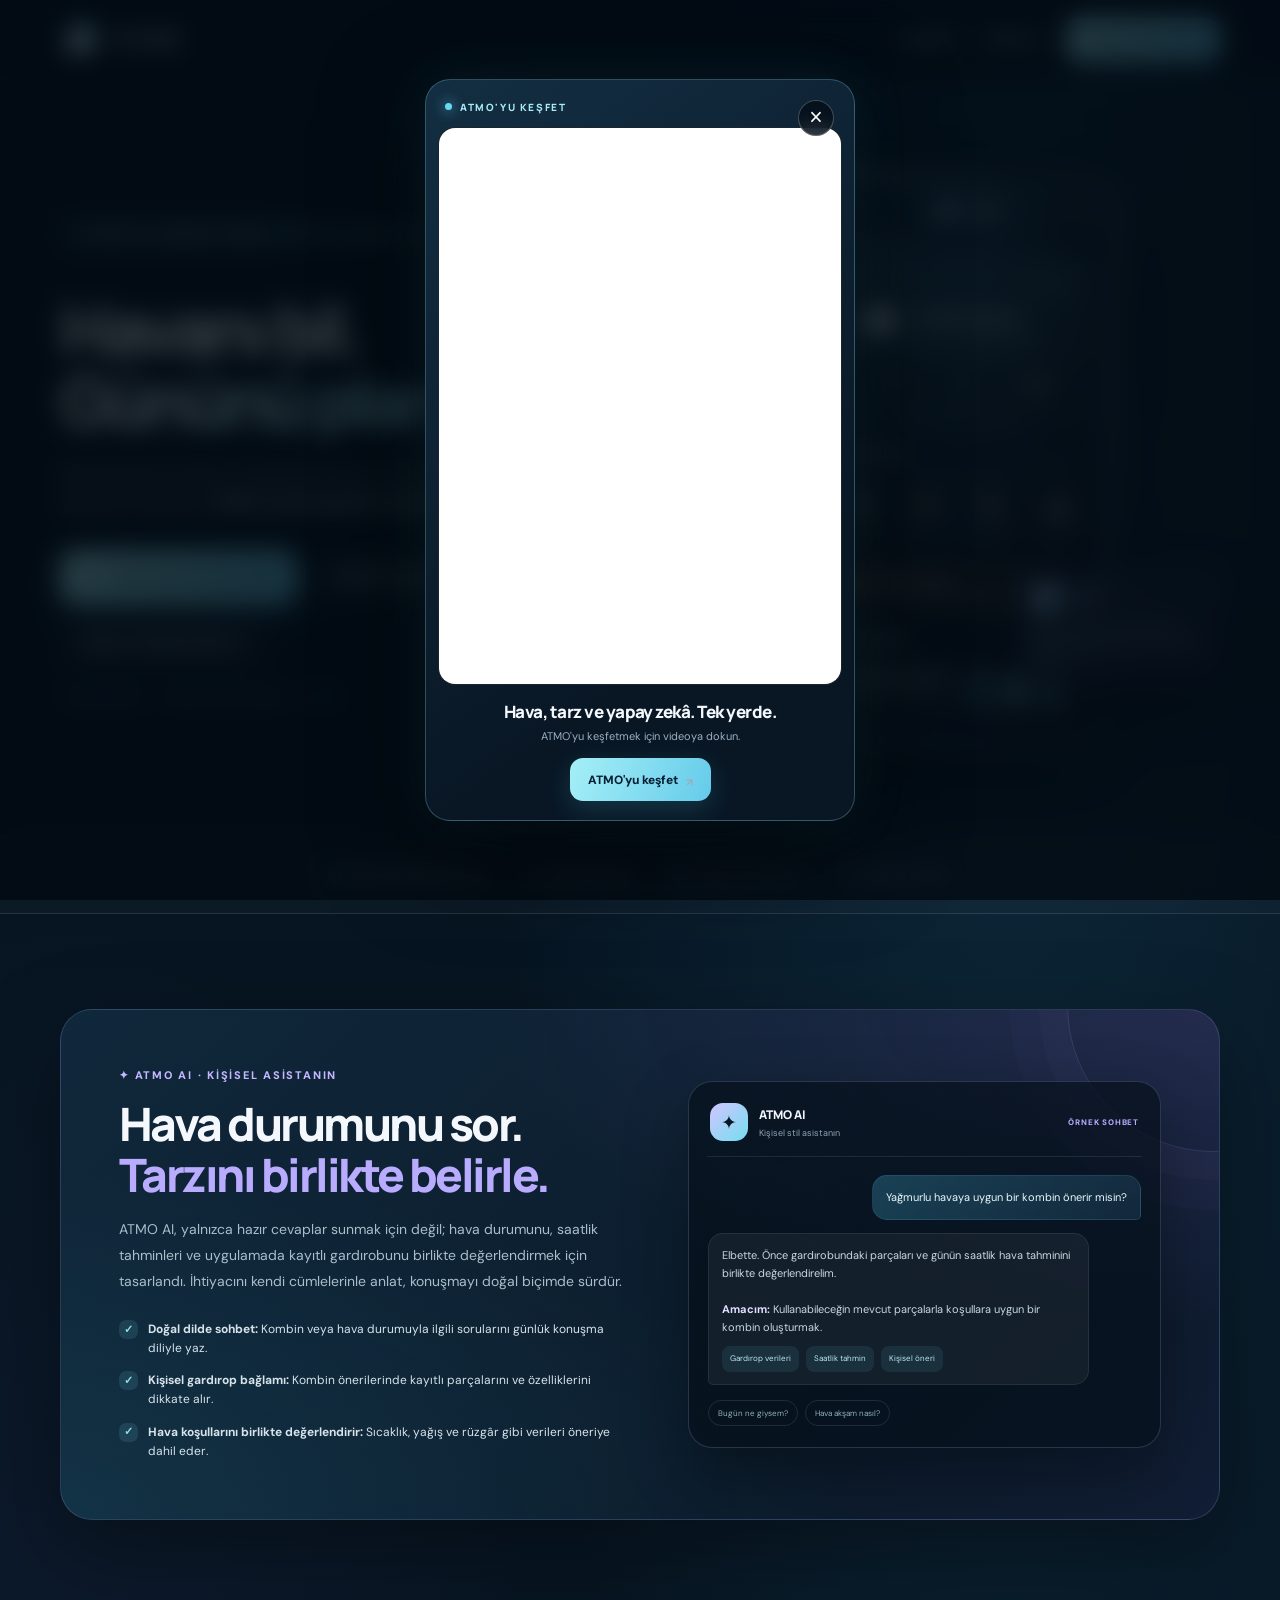
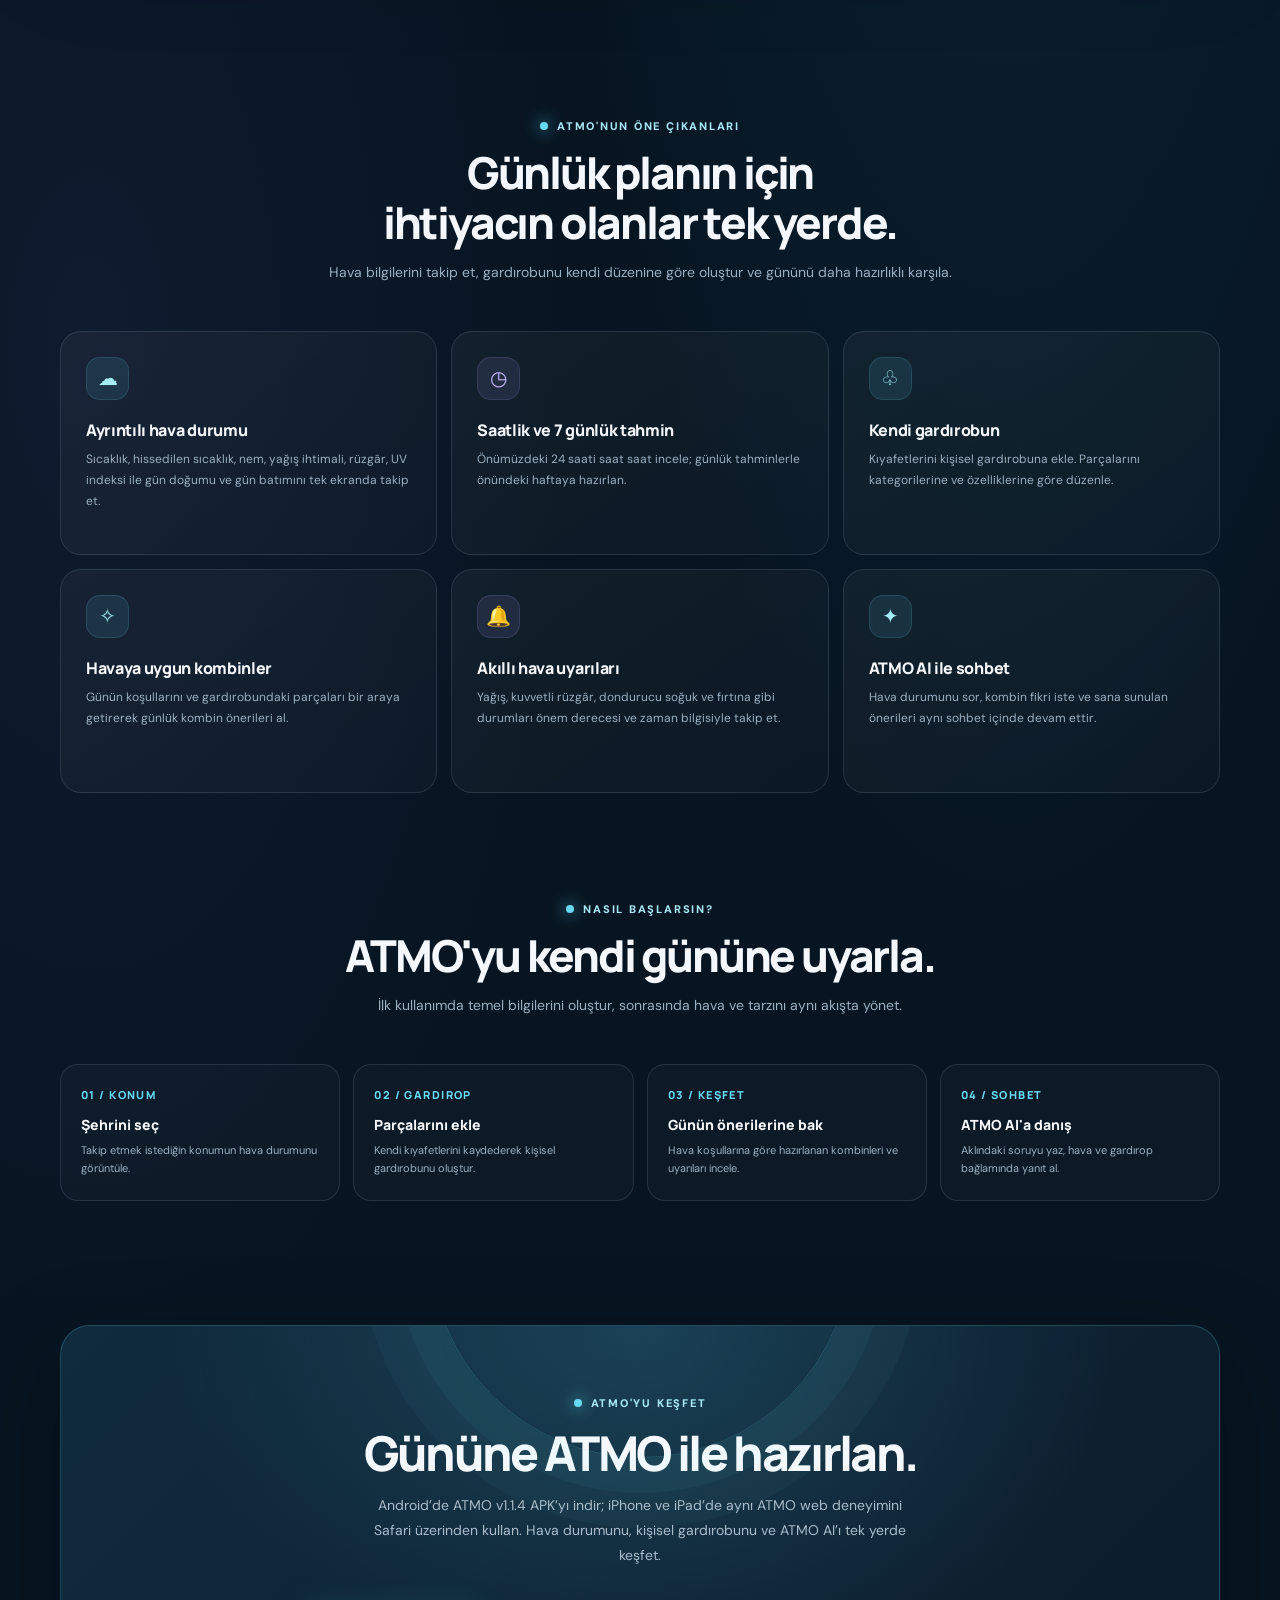
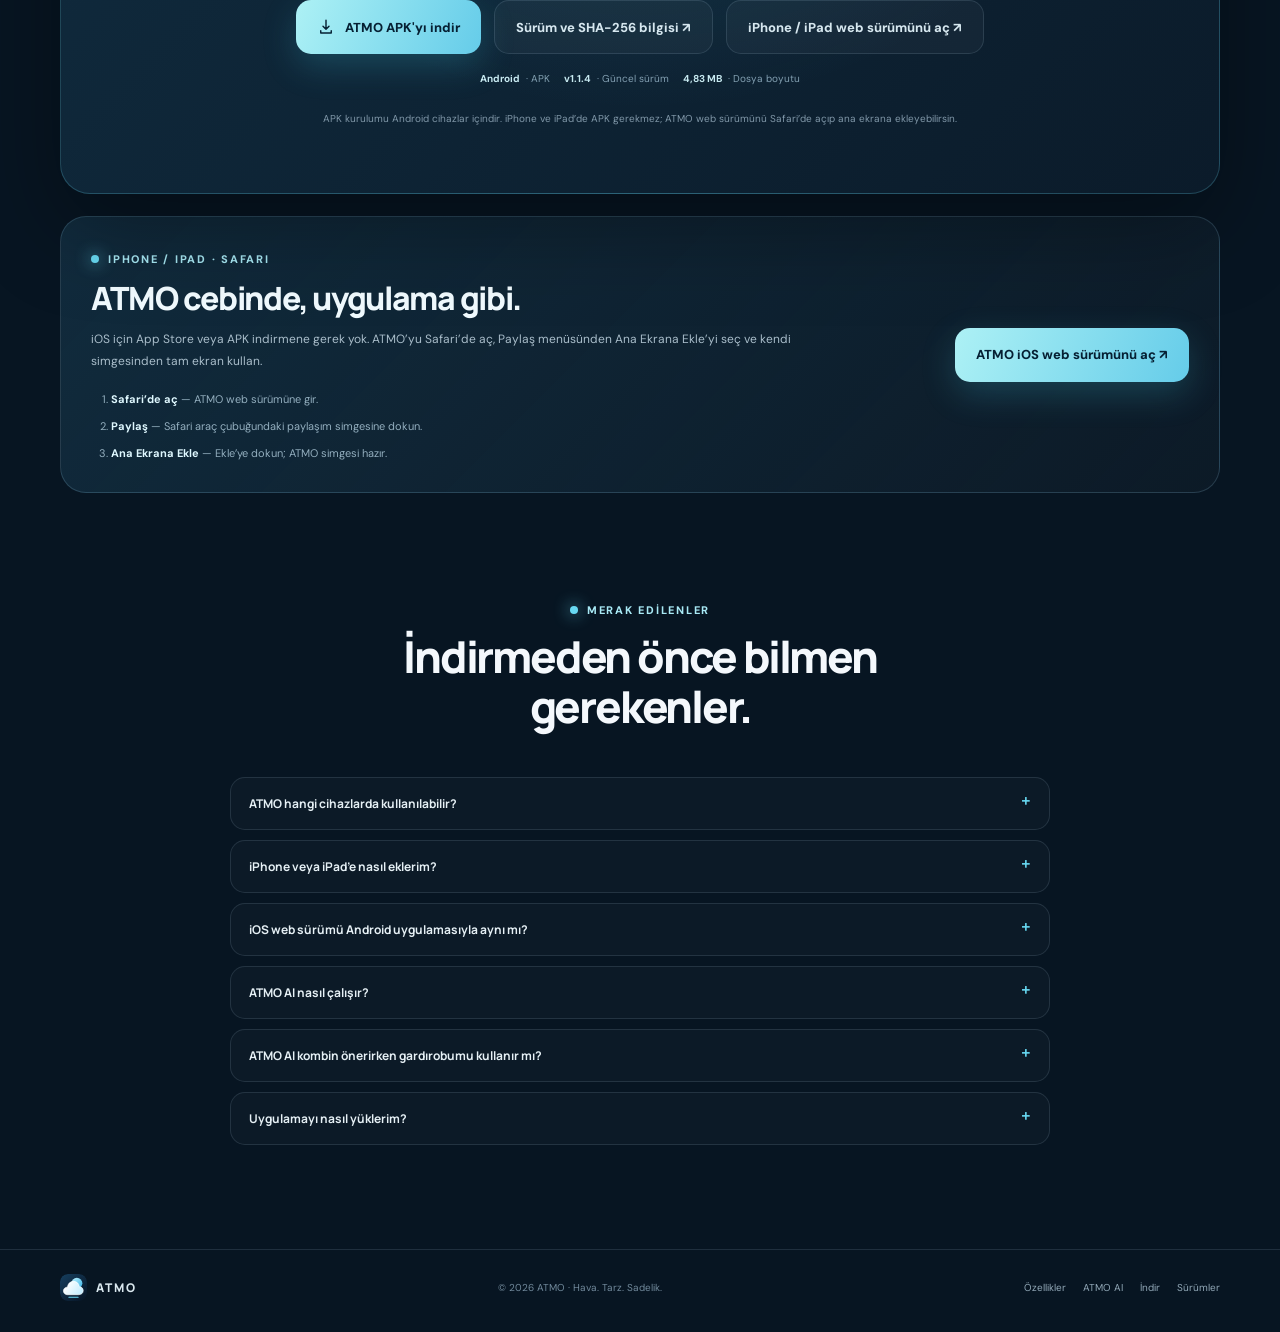
==== commit 76cd19ac: "Add ATMO promotional video popup to download landing page" ====
--- a/index.html
+++ b/index.html
@@ -458,6 +458,74 @@
     html.platform-ios .android-only { display: none !important; }
     html.platform-ios .ios-web-direct-link { display: none !important; }
     html.platform-ios .ios-web-card { display: grid; }
+  
+    /* ATMO tanıtım videosu açılış penceresi */
+    .atmo-promo-backdrop {
+      position: fixed; inset: 0; z-index: 9999; display: grid; place-items: center;
+      padding: 22px; background: rgba(2, 9, 17, .78);
+      -webkit-backdrop-filter: blur(12px); backdrop-filter: blur(12px);
+      opacity: 0; visibility: hidden; transition: opacity .25s ease, visibility .25s ease;
+    }
+    .atmo-promo-backdrop.is-visible { opacity: 1; visibility: visible; }
+    .atmo-promo-modal {
+      position: relative; width: min(430px, 100%); padding: 12px;
+      border-radius: 25px; overflow: hidden;
+      background: linear-gradient(145deg, #132e42, #091725 72%);
+      border: 1px solid rgba(145, 222, 242, .28);
+      box-shadow: 0 28px 100px rgba(0,0,0,.62), 0 0 55px rgba(76,190,220,.12);
+      transform: translateY(12px) scale(.98); transition: transform .25s ease;
+    }
+    .atmo-promo-backdrop.is-visible .atmo-promo-modal { transform: translateY(0) scale(1); }
+    .atmo-promo-close {
+      position: absolute; z-index: 3; top: 20px; right: 20px;
+      width: 36px; height: 36px; display: grid; place-items: center;
+      border: 1px solid rgba(255,255,255,.24); border-radius: 50%;
+      background: rgba(3,13,23,.78); color: #fff; font-size: 23px;
+      line-height: 1; cursor: pointer; backdrop-filter: blur(8px);
+    }
+    .atmo-promo-kicker {
+      display: flex; align-items: center; gap: 8px; padding: 8px 7px 13px;
+      color: #a8eaf5; font: 800 10px "Manrope",sans-serif; letter-spacing: .16em;
+    }
+    .atmo-promo-kicker:before {
+      content: ""; width: 7px; height: 7px; border-radius: 50%;
+      background: var(--cyan); box-shadow: 0 0 13px var(--cyan);
+    }
+    .atmo-promo-frame {
+      position: relative; overflow: hidden; width: 100%; aspect-ratio: 9 / 16;
+      max-height: min(62vh, 590px); border-radius: 17px;
+      background: #030b13; border: 1px solid rgba(190,224,242,.12);
+    }
+    .atmo-promo-frame iframe {
+      display: block; width: 100%; height: 100%; border: 0;
+      pointer-events: none; background: #030b13;
+    }
+    .atmo-promo-hitarea { position: absolute; inset: 0; z-index: 2; display: block; }
+    .atmo-promo-footer { padding: 15px 7px 7px; text-align: center; }
+    .atmo-promo-footer strong {
+      display: block; color: var(--text); font: 800 17px "Manrope",sans-serif;
+      letter-spacing: -.03em;
+    }
+    .atmo-promo-footer span {
+      display: block; margin-top: 5px; color: var(--muted); font-size: 11px; line-height: 1.6;
+    }
+    .atmo-promo-cta {
+      display: inline-flex; align-items: center; justify-content: center; gap: 8px;
+      min-height: 43px; margin-top: 13px; padding: 0 18px; border-radius: 13px;
+      color: #062033; text-decoration: none; font-size: 12px; font-weight: 800;
+      background: linear-gradient(110deg, #a5eff7, #65cbea);
+      box-shadow: 0 8px 25px rgba(70,194,222,.18);
+    }
+    @media (max-width: 480px) {
+      .atmo-promo-backdrop { padding: 14px; }
+      .atmo-promo-modal { width: min(390px, 100%); padding: 10px; border-radius: 21px; }
+      .atmo-promo-frame { max-height: 57vh; }
+      .atmo-promo-footer strong { font-size: 15px; }
+    }
+    @media (prefers-reduced-motion: reduce) {
+      .atmo-promo-backdrop, .atmo-promo-modal { transition: none; }
+    }
+
   </style>
   <script type="application/ld+json">
   {
@@ -472,6 +540,28 @@
   </script>
 </head>
 <body>
+
+  <div class="atmo-promo-backdrop" id="atmo-promo-modal" aria-hidden="true">
+    <section class="atmo-promo-modal" role="dialog" aria-modal="true" aria-label="ATMO tanıtım videosu">
+      <button class="atmo-promo-close" type="button" aria-label="Pencereyi kapat">×</button>
+      <div class="atmo-promo-kicker">ATMO'YU KEŞFET</div>
+      <div class="atmo-promo-frame">
+        <iframe
+          src="https://drive.google.com/file/d/1Rt_ZILZPZuvzYxa3lKBPgNbDLUydvyiF/preview?autoplay=1&mute=1"
+          title="ATMO tanıtım videosu"
+          allow="autoplay; fullscreen; picture-in-picture"
+          allowfullscreen
+          loading="eager"></iframe>
+        <a class="atmo-promo-hitarea" href="#indir" aria-label="ATMO indirme bölümüne git"></a>
+      </div>
+      <div class="atmo-promo-footer">
+        <strong>Hava, tarz ve yapay zekâ. Tek yerde.</strong>
+        <span>ATMO'yu keşfetmek için videoya dokun.</span>
+        <a class="atmo-promo-cta" href="#indir">ATMO'yu keşfet <span aria-hidden="true">↗</span></a>
+      </div>
+    </section>
+  </div>
+
   <a class="skip-link" href="#icerik">İçeriğe geç</a>
   <header class="site-header">
     <div class="wrap nav">
@@ -765,5 +855,47 @@
       });
     })();
   </script>
+
+  <script>
+    (() => {
+      const modal = document.getElementById("atmo-promo-modal");
+      if (!modal) return;
+      const closeButton = modal.querySelector(".atmo-promo-close");
+      const storageKey = "atmoPromoDismissed";
+      let previousFocus = null;
+
+      const closeModal = () => {
+        modal.classList.remove("is-visible");
+        modal.setAttribute("aria-hidden", "true");
+        document.body.style.overflow = "";
+        try { sessionStorage.setItem(storageKey, "1"); } catch (_) {}
+        if (previousFocus && typeof previousFocus.focus === "function") previousFocus.focus();
+      };
+
+      closeButton.addEventListener("click", closeModal);
+      modal.addEventListener("click", (event) => {
+        if (event.target === modal) closeModal();
+      });
+      modal.querySelectorAll('a[href="#indir"]').forEach((link) => {
+        link.addEventListener("click", () => closeModal());
+      });
+      document.addEventListener("keydown", (event) => {
+        if (event.key === "Escape" && modal.classList.contains("is-visible")) closeModal();
+      });
+
+      let dismissed = false;
+      try { dismissed = sessionStorage.getItem(storageKey) === "1"; } catch (_) {}
+      if (!dismissed) {
+        previousFocus = document.activeElement;
+        window.setTimeout(() => {
+          modal.classList.add("is-visible");
+          modal.setAttribute("aria-hidden", "false");
+          document.body.style.overflow = "hidden";
+          closeButton.focus();
+        }, 650);
+      }
+    })();
+  </script>
+
 </body>
 </html>
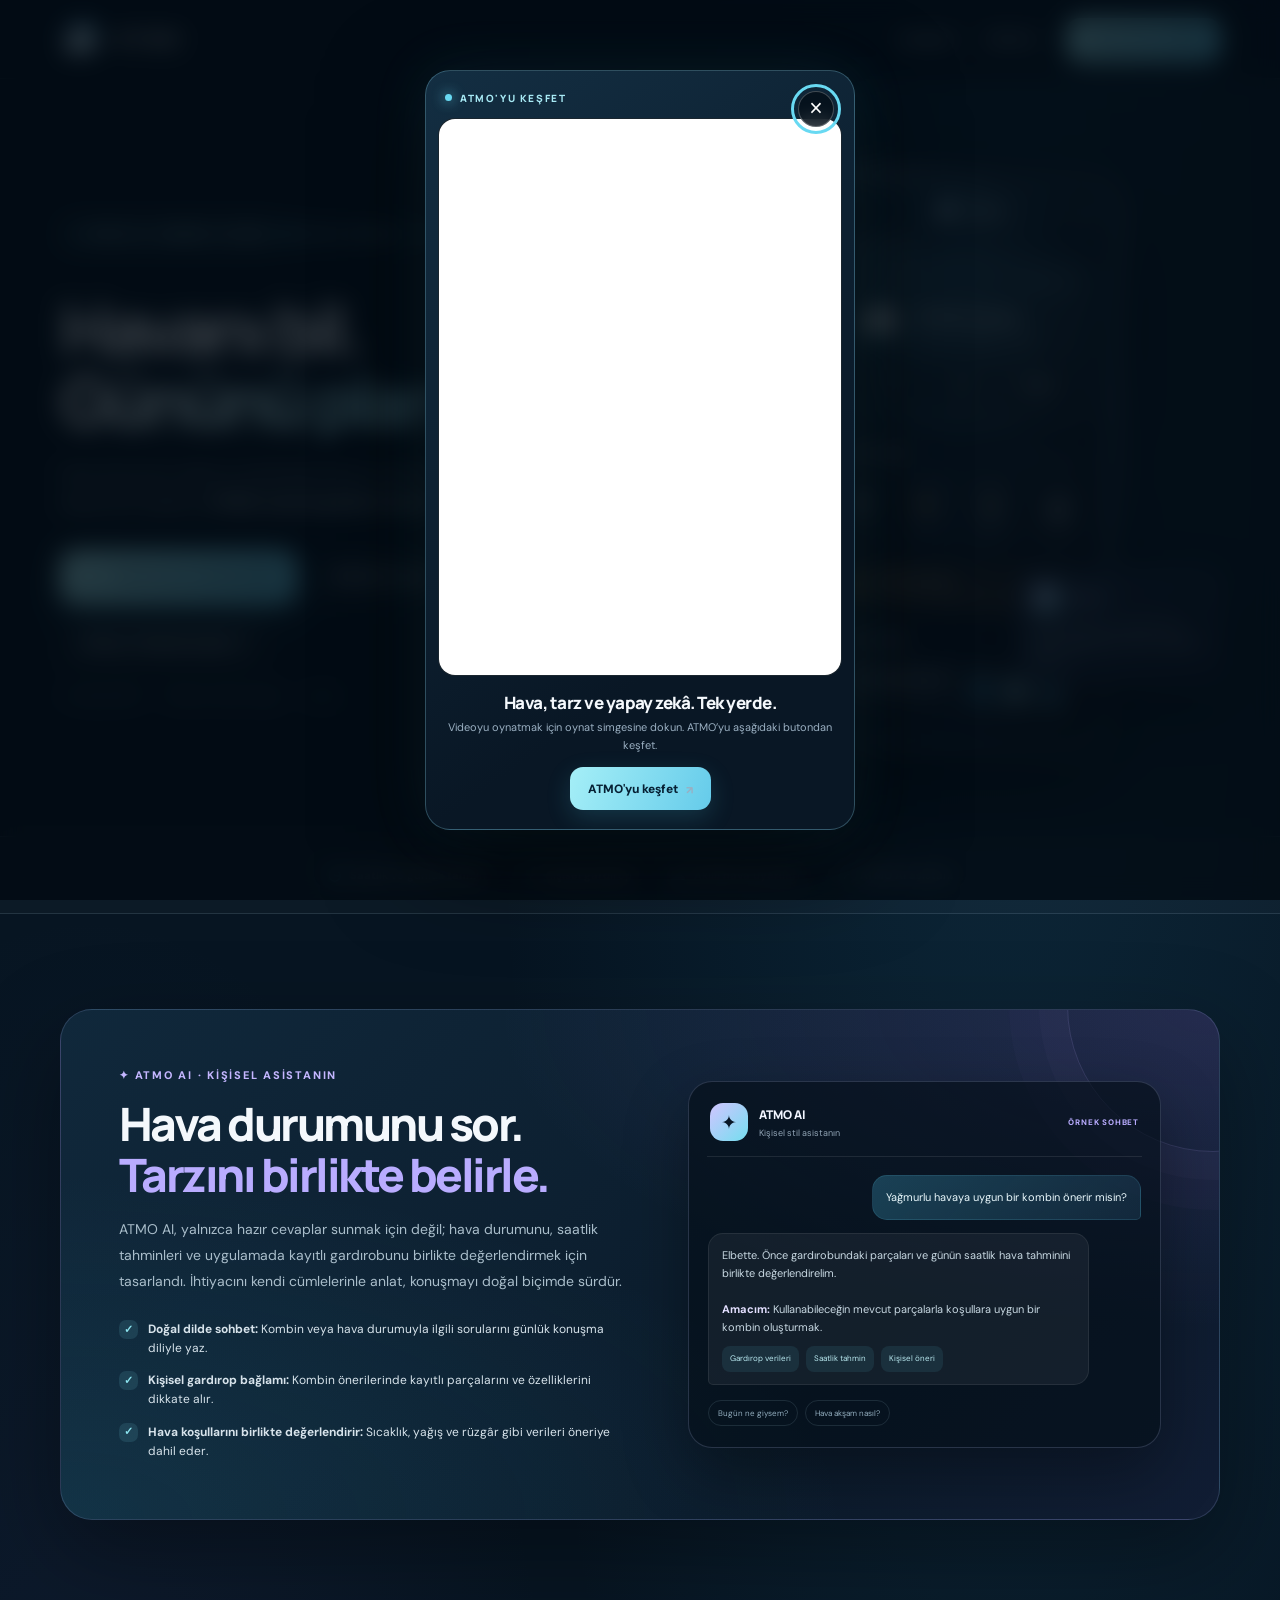
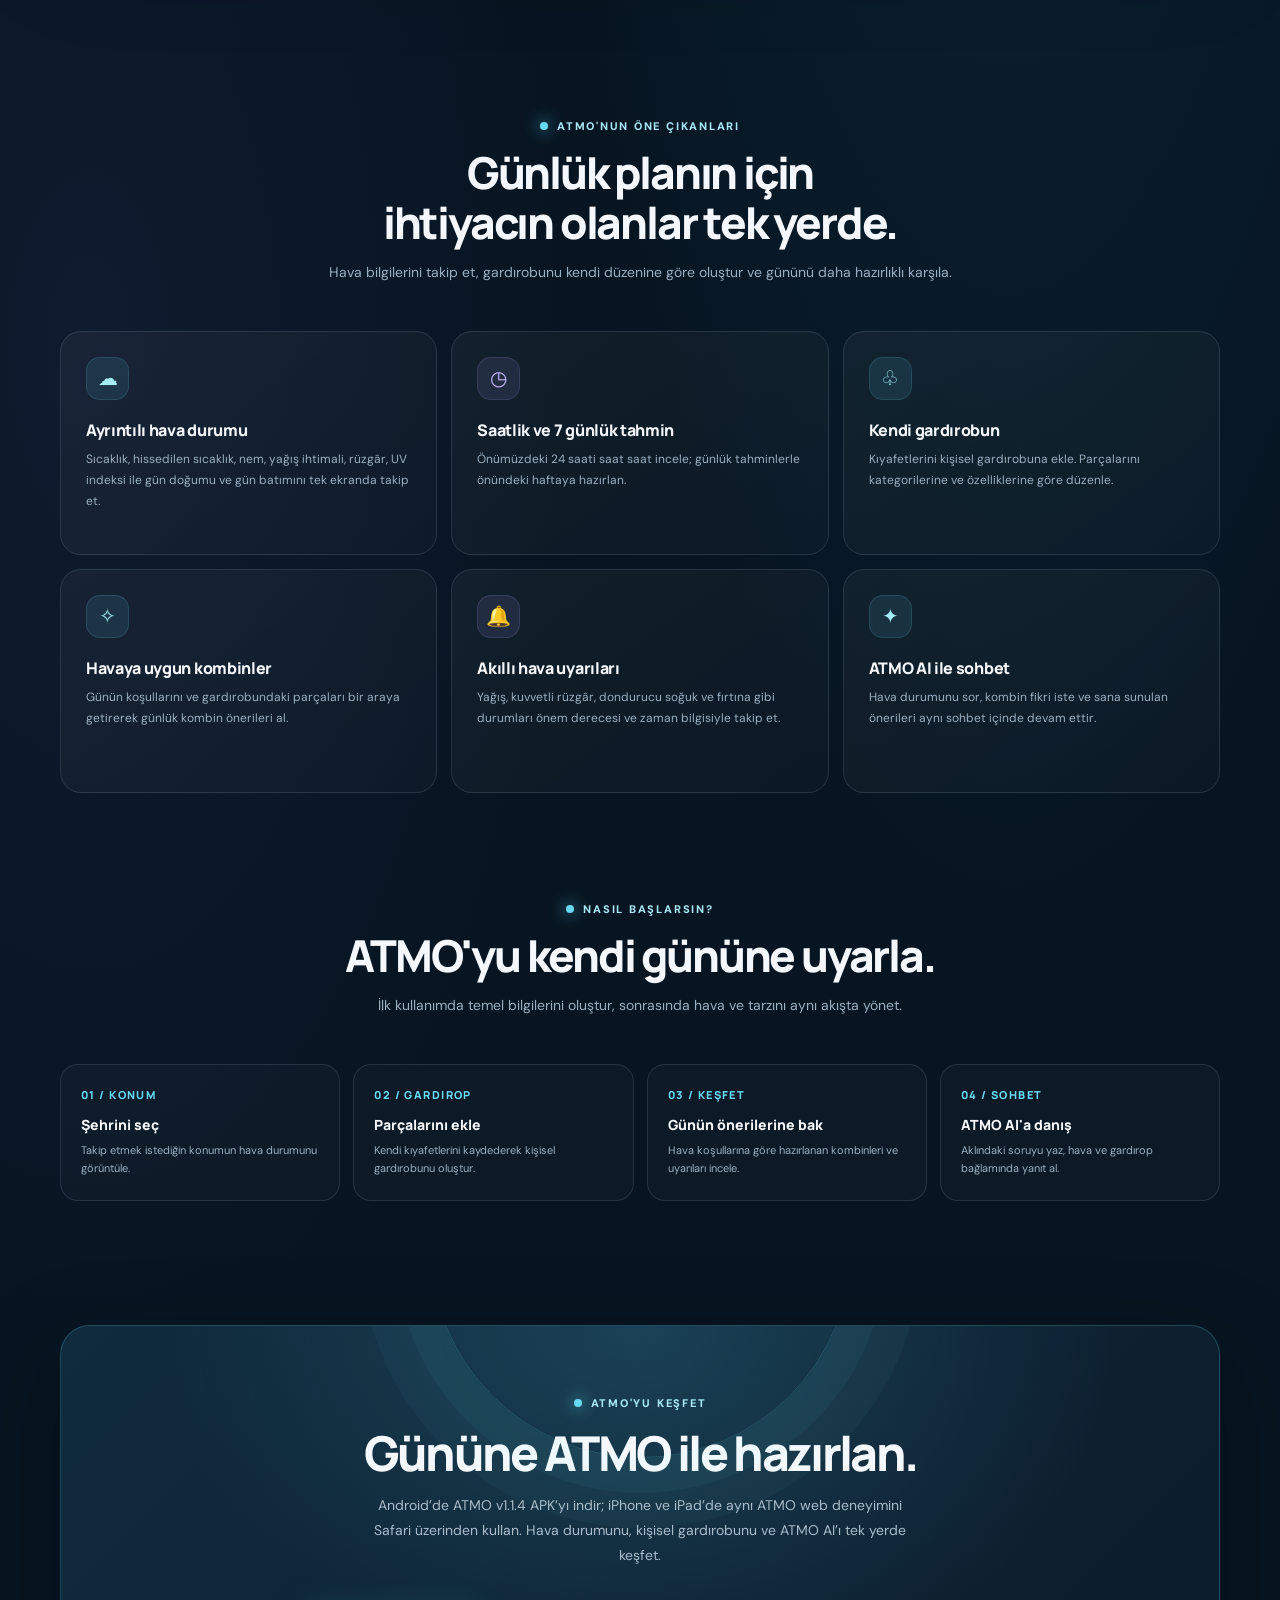
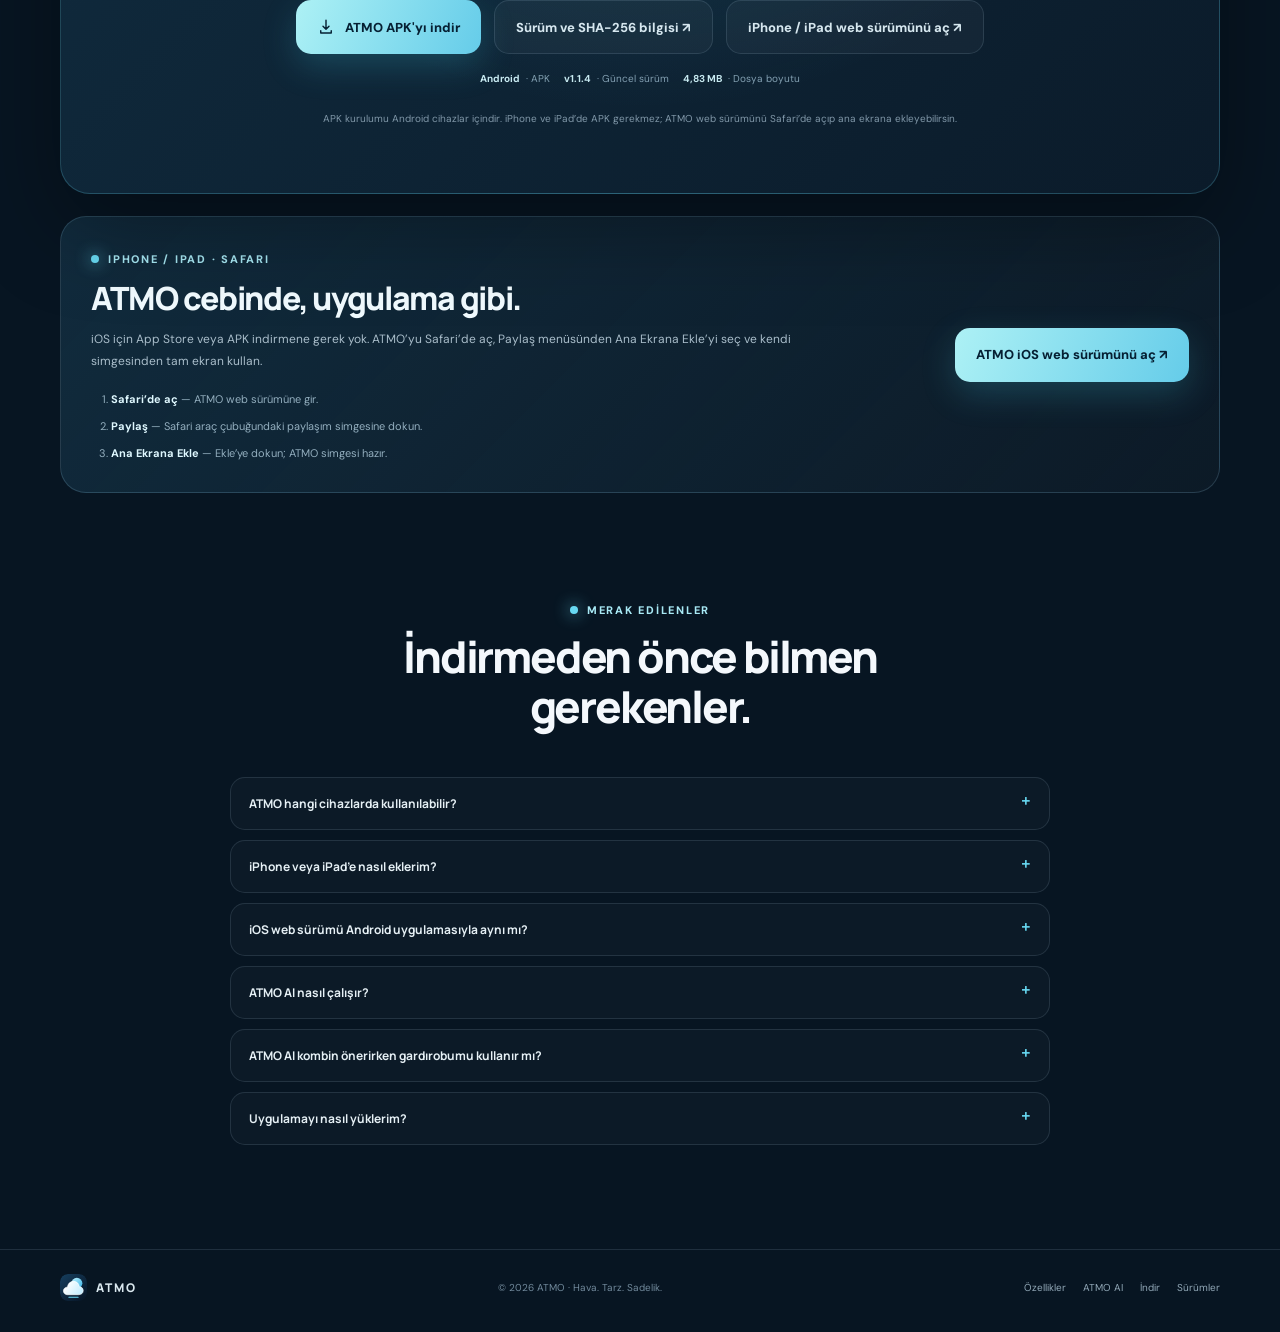
==== commit c1b971f3: "Fix ATMO promo video player click interaction" ====
--- a/index.html
+++ b/index.html
@@ -500,7 +500,6 @@
       display: block; width: 100%; height: 100%; border: 0;
       pointer-events: none; background: #030b13;
     }
-    .atmo-promo-hitarea { position: absolute; inset: 0; z-index: 2; display: block; }
     .atmo-promo-footer { padding: 15px 7px 7px; text-align: center; }
     .atmo-promo-footer strong {
       display: block; color: var(--text); font: 800 17px "Manrope",sans-serif;
@@ -552,11 +551,10 @@
           allow="autoplay; fullscreen; picture-in-picture"
           allowfullscreen
           loading="eager"></iframe>
-        <a class="atmo-promo-hitarea" href="#indir" aria-label="ATMO indirme bölümüne git"></a>
       </div>
       <div class="atmo-promo-footer">
         <strong>Hava, tarz ve yapay zekâ. Tek yerde.</strong>
-        <span>ATMO'yu keşfetmek için videoya dokun.</span>
+        <span>Videoyu oynatmak için oynat simgesine dokun. ATMO’yu aşağıdaki butondan keşfet.</span>
         <a class="atmo-promo-cta" href="#indir">ATMO'yu keşfet <span aria-hidden="true">↗</span></a>
       </div>
     </section>
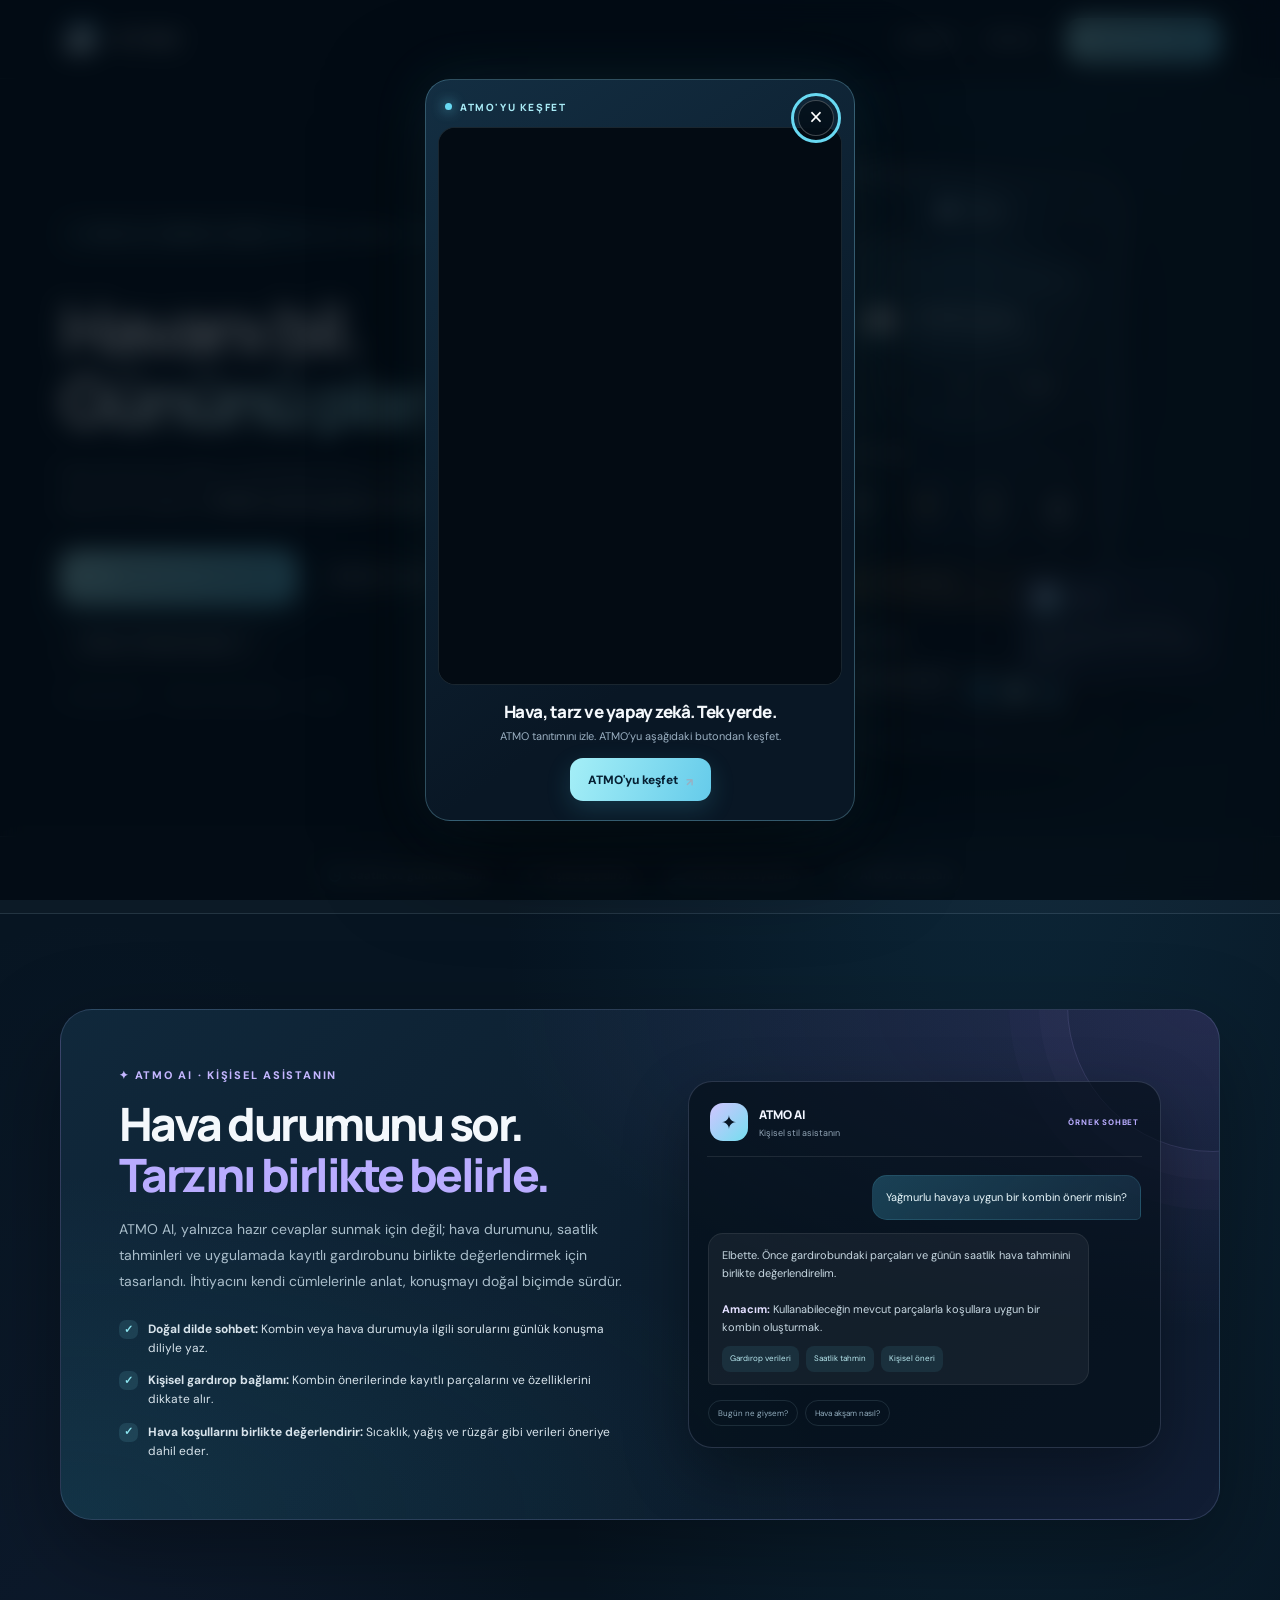
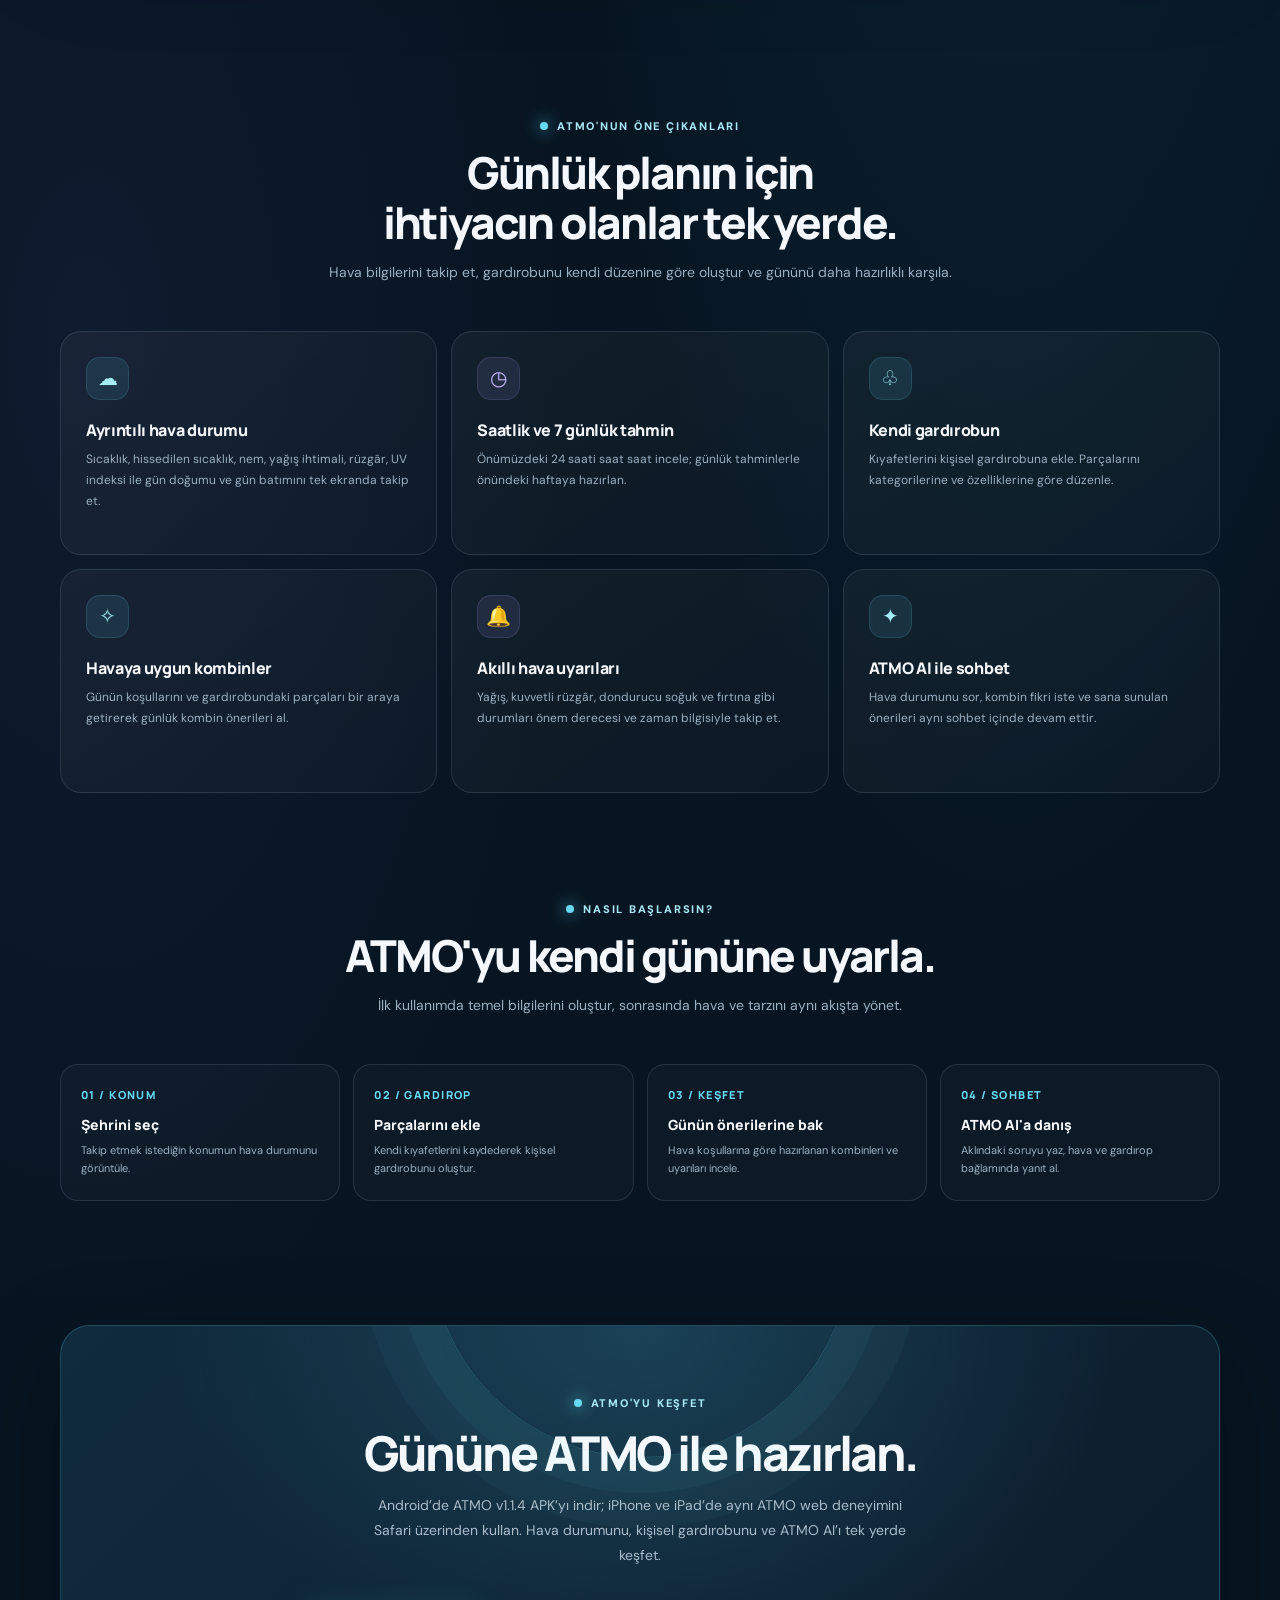
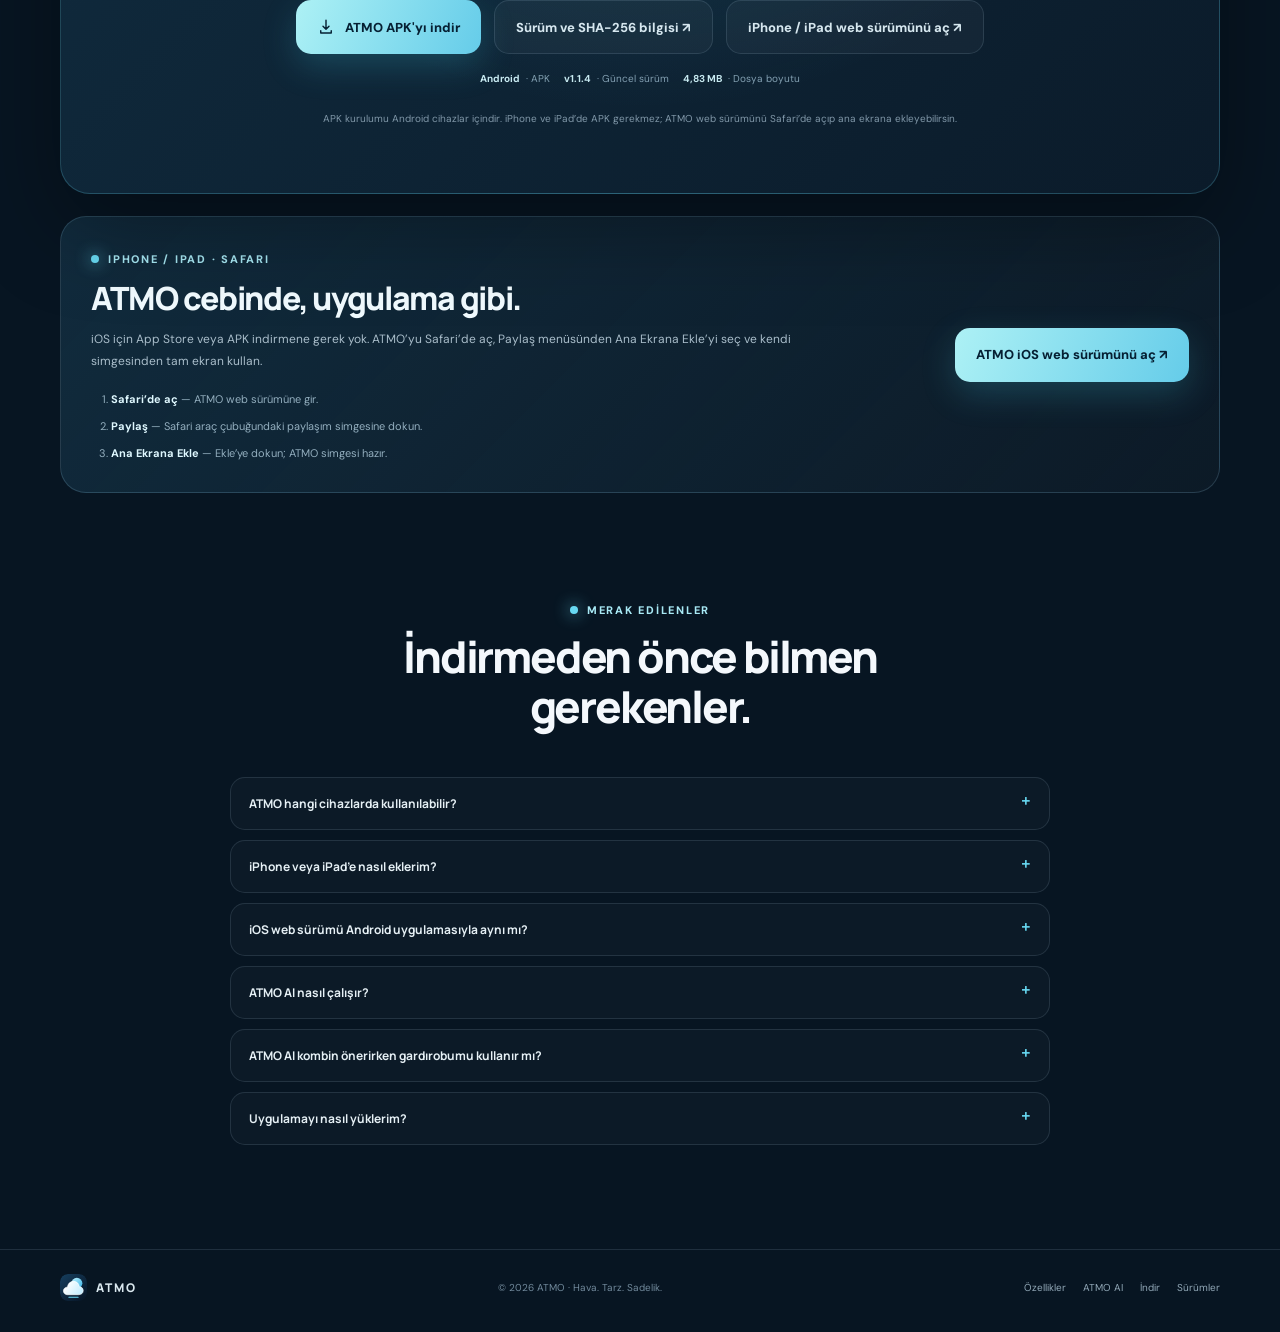
==== commit 114cb326: "Replace Drive embed with non-interactive native promo video" ====
--- a/index.html
+++ b/index.html
@@ -496,9 +496,10 @@
       max-height: min(62vh, 590px); border-radius: 17px;
       background: #030b13; border: 1px solid rgba(190,224,242,.12);
     }
-    .atmo-promo-frame iframe {
-      display: block; width: 100%; height: 100%; border: 0;
-      pointer-events: none; background: #030b13;
+    .atmo-promo-frame video {
+      display: block; width: 100%; height: 100%; object-fit: cover;
+      pointer-events: none; user-select: none; -webkit-user-select: none;
+      -webkit-touch-callout: none; background: #030b13;
     }
     .atmo-promo-footer { padding: 15px 7px 7px; text-align: center; }
     .atmo-promo-footer strong {
@@ -545,16 +546,22 @@
       <button class="atmo-promo-close" type="button" aria-label="Pencereyi kapat">×</button>
       <div class="atmo-promo-kicker">ATMO'YU KEŞFET</div>
       <div class="atmo-promo-frame">
-        <iframe
-          src="https://drive.google.com/file/d/1Rt_ZILZPZuvzYxa3lKBPgNbDLUydvyiF/preview?autoplay=1&mute=1"
+        <video
+          src="./assets/atmo-promo.mp4"
           title="ATMO tanıtım videosu"
-          allow="autoplay; fullscreen; picture-in-picture"
-          allowfullscreen
-          loading="eager"></iframe>
+          autoplay
+          muted
+          loop
+          playsinline
+          preload="auto"
+          disablepictureinpicture
+          controlslist="nodownload noplaybackrate noremoteplayback"
+          tabindex="-1"
+          aria-label="ATMO tanıtım videosu"></video>
       </div>
       <div class="atmo-promo-footer">
         <strong>Hava, tarz ve yapay zekâ. Tek yerde.</strong>
-        <span>Videoyu oynatmak için oynat simgesine dokun. ATMO’yu aşağıdaki butondan keşfet.</span>
+        <span>ATMO tanıtımını izle. ATMO’yu aşağıdaki butondan keşfet.</span>
         <a class="atmo-promo-cta" href="#indir">ATMO'yu keşfet <span aria-hidden="true">↗</span></a>
       </div>
     </section>
